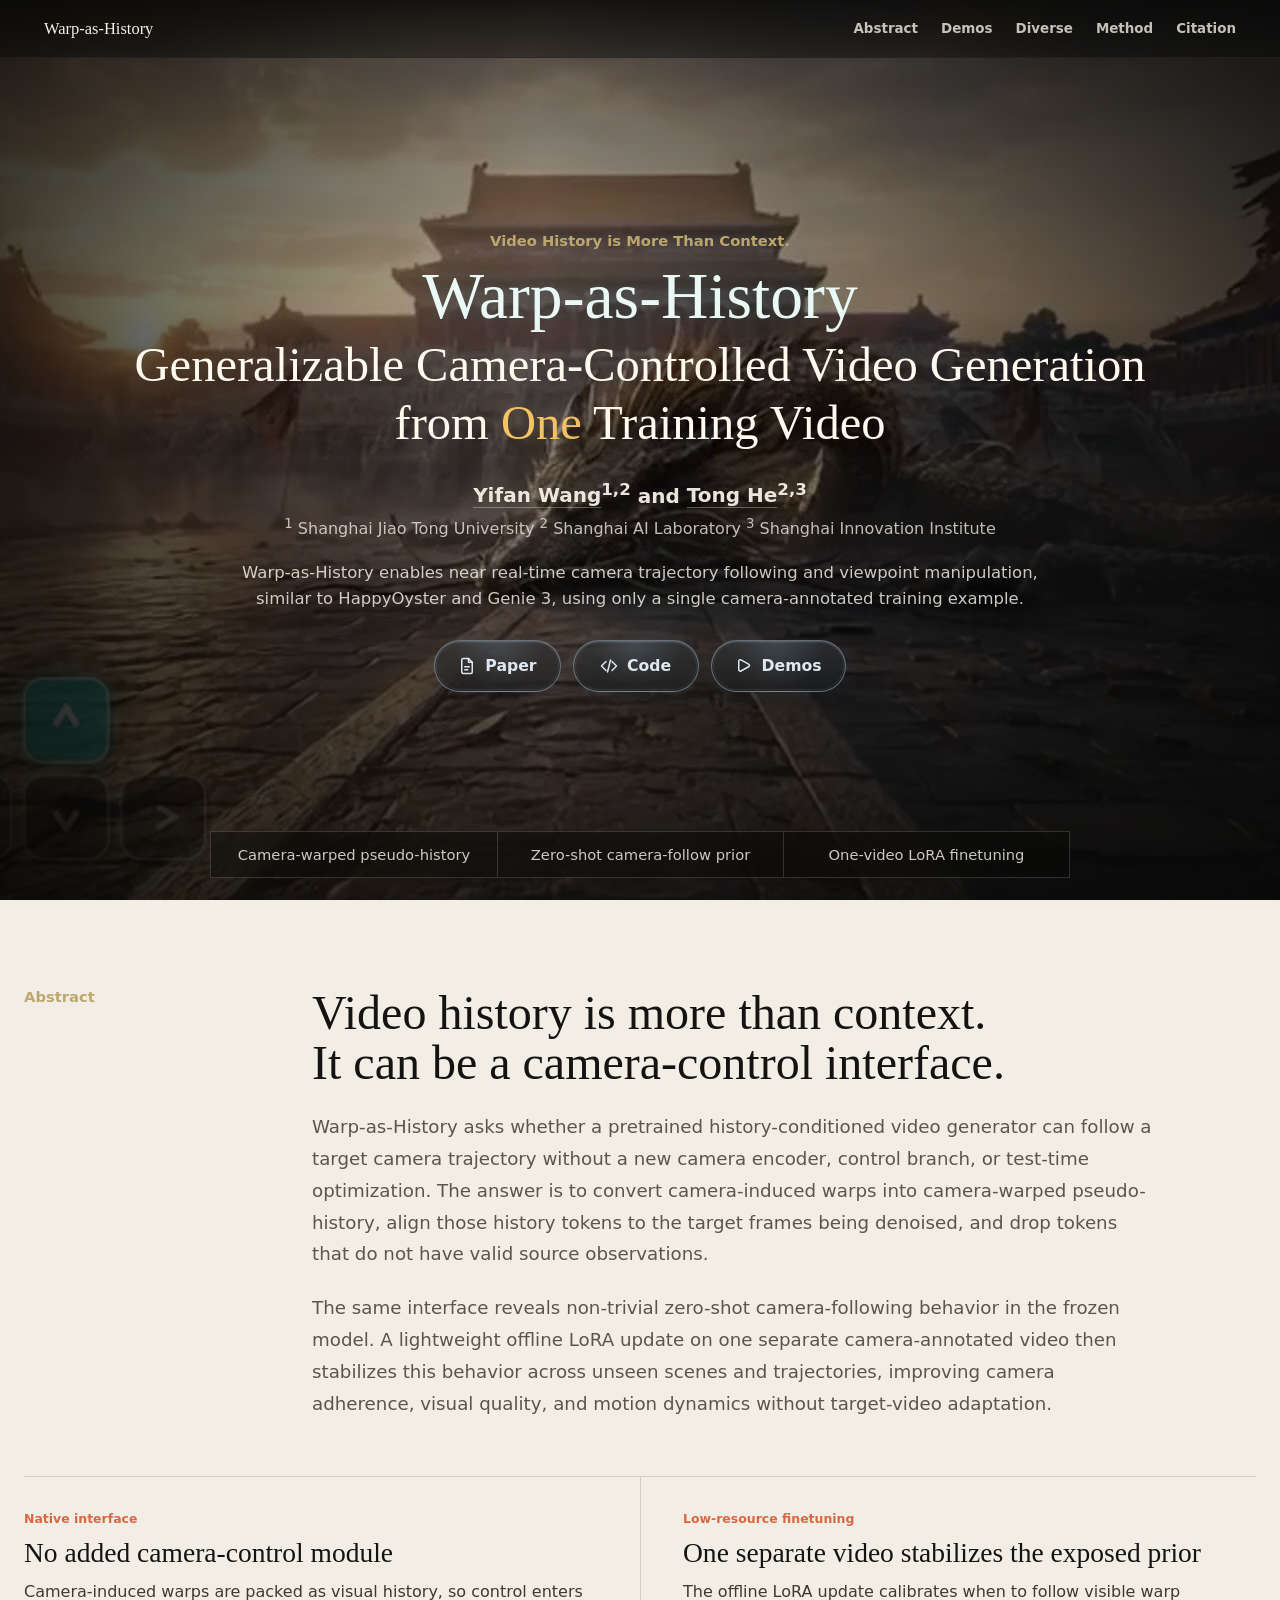
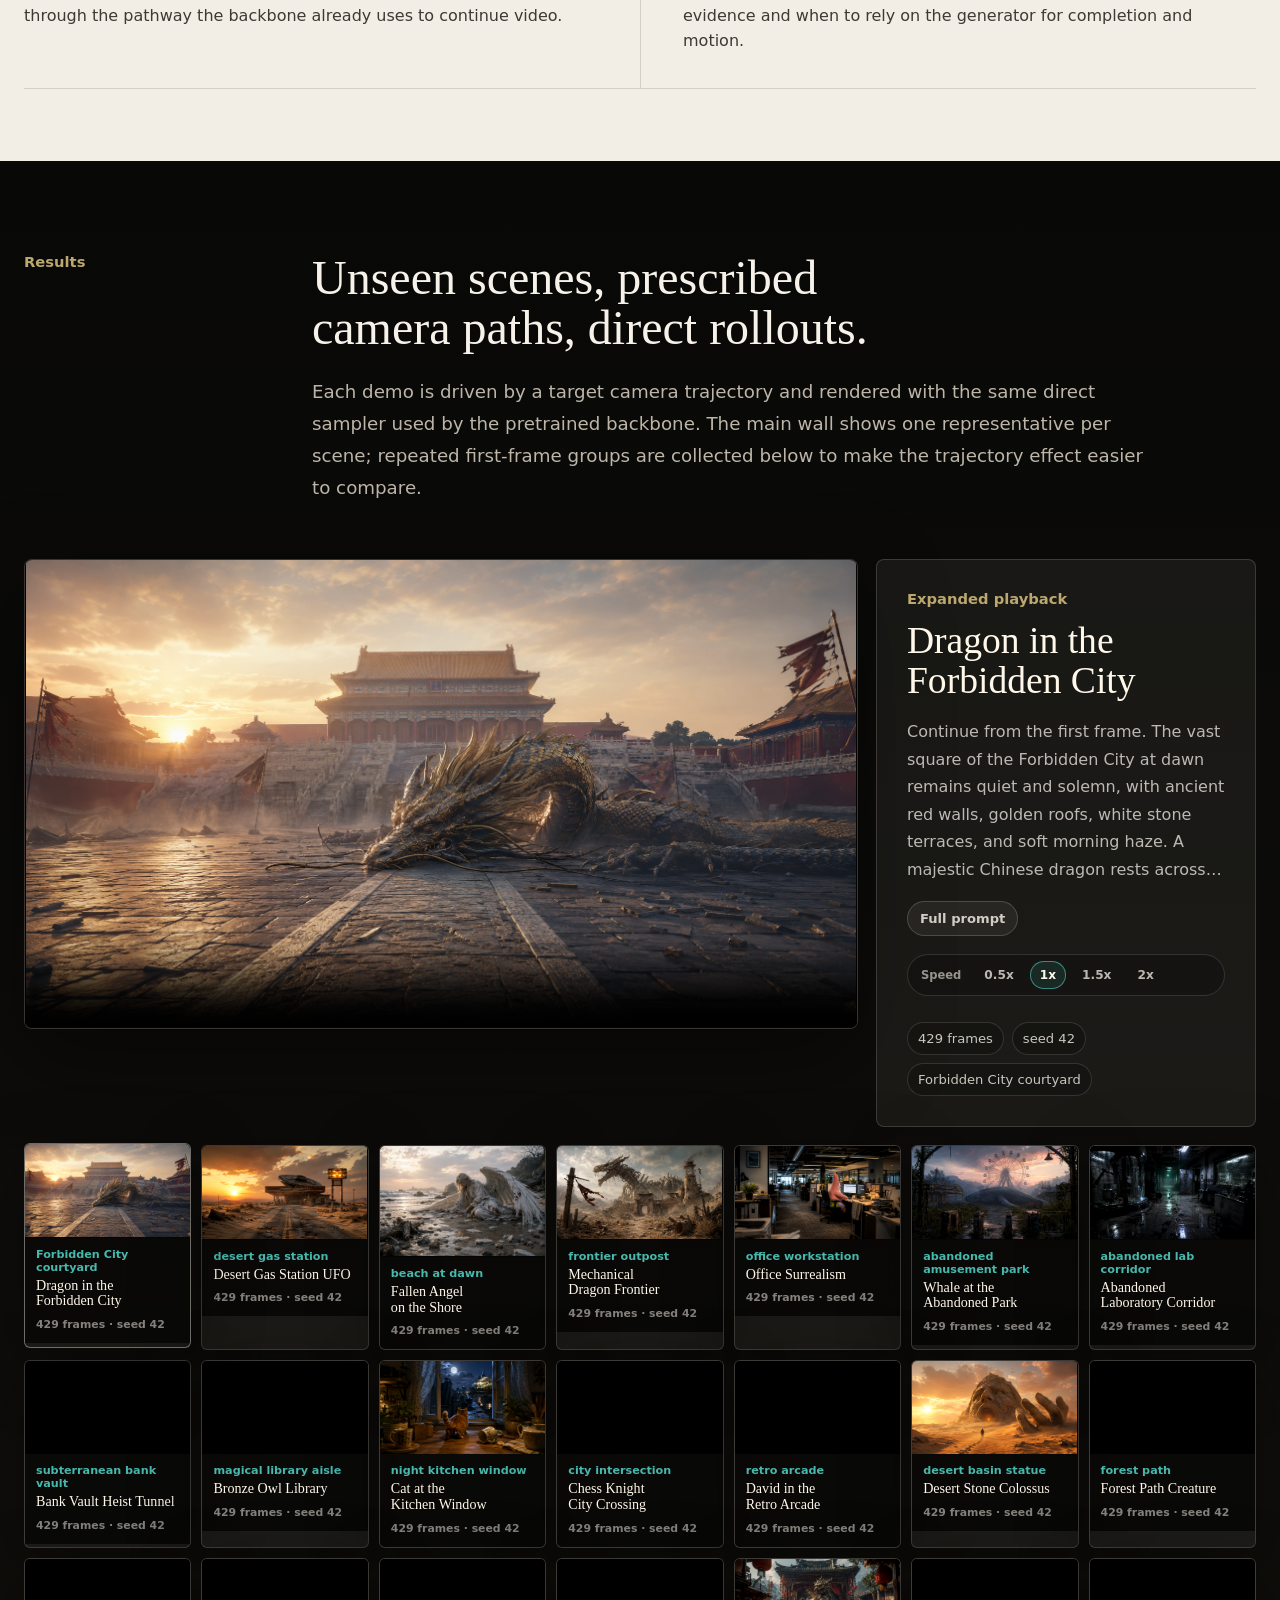
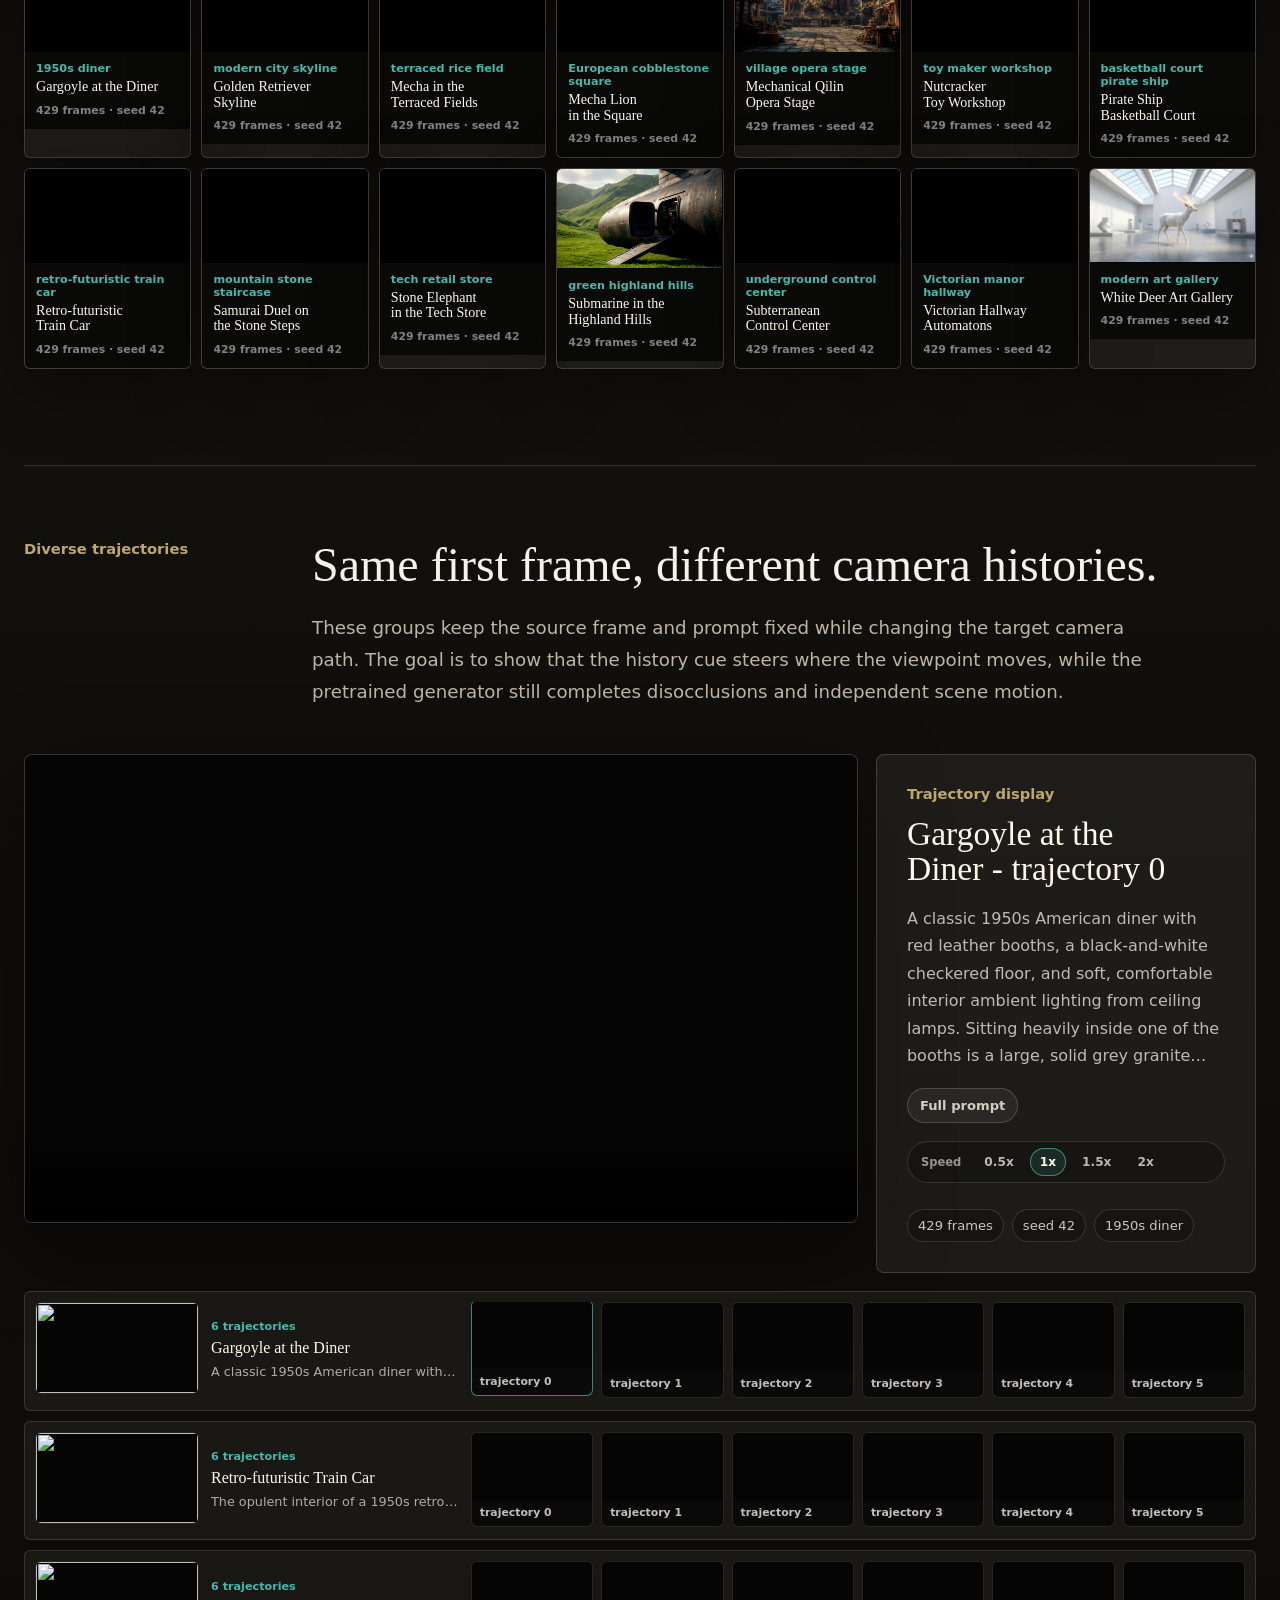
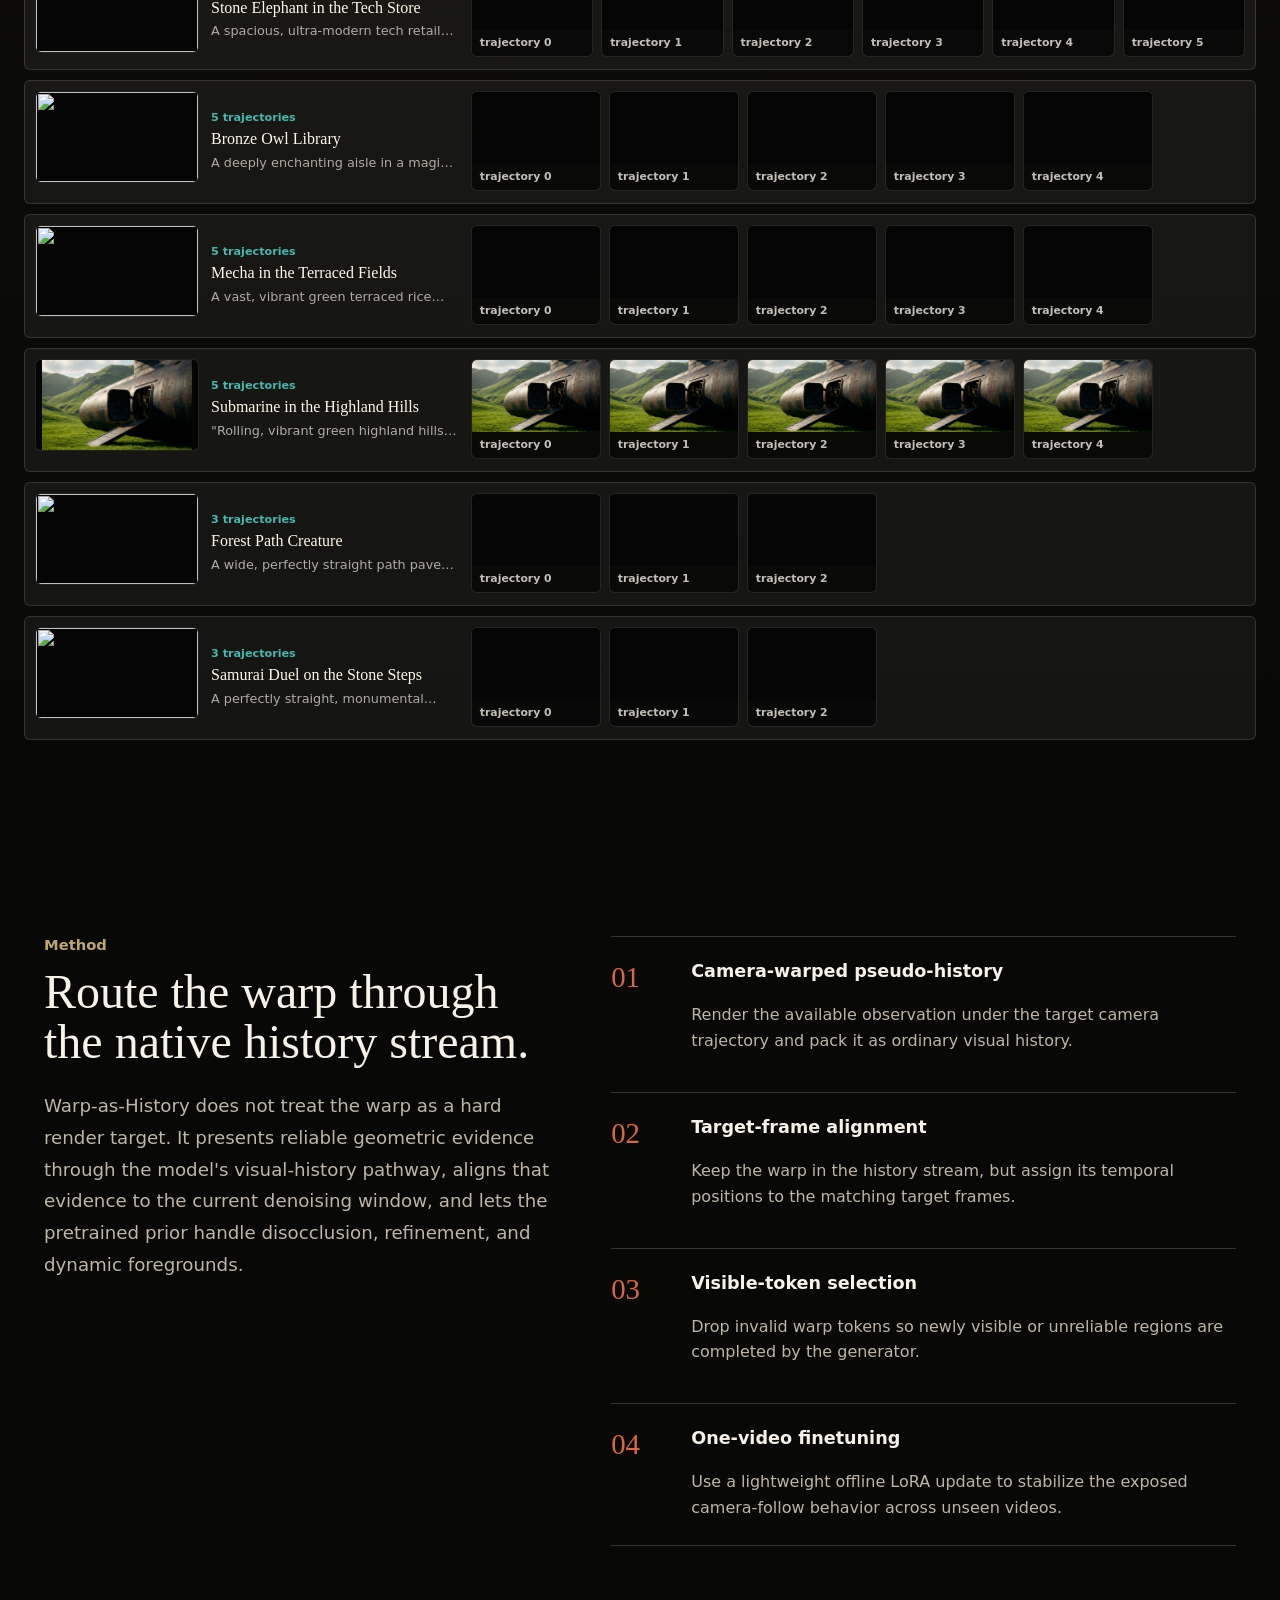
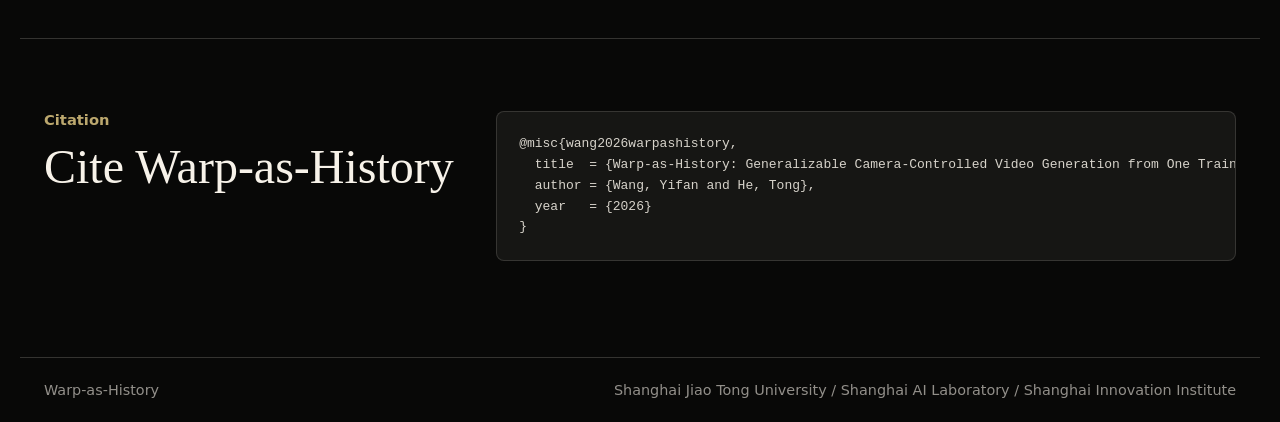
==== warp-as-history/index.html @ 5ba81cc9 "upodate warp-as-history" ====
<!doctype html>
<html lang="en">
  <head>
    <meta charset="utf-8" />
    <meta name="viewport" content="width=device-width, initial-scale=1" />
    <meta
      name="description"
      content="Warp-as-History routes camera-induced warps through a pretrained video model's native history pathway for low-resource camera-controlled video generation."
    />
    <title>Warp-as-History</title>
    <link
      rel="icon"
      href="data:image/svg+xml,%3Csvg xmlns='http://www.w3.org/2000/svg' viewBox='0 0 64 64'%3E%3Crect width='64' height='64' fill='%23080807'/%3E%3Ctext x='32' y='42' text-anchor='middle' font-family='Georgia,serif' font-size='34' fill='%23f7f2e9'%3EW%3C/text%3E%3C/svg%3E"
    />
    <link rel="stylesheet" href="styles.css?v=hero-prerender" />
  </head>
  <body>
    <header class="site-nav" aria-label="Primary navigation">
      <a class="brand" href="#top" aria-label="Warp-as-History home">Warp-as-History</a>
      <nav class="nav-links" aria-label="Page sections">
        <a href="#abstract">Abstract</a>
        <a href="#demos">Demos</a>
        <a href="#diverse">Diverse</a>
        <a href="#method">Method</a>
        <a href="#citation">Citation</a>
      </nav>
    </header>

    <main id="top">
      <section class="hero is-prerendered" aria-label="Paper hero">
        <video
          id="heroPrerendered"
          class="hero-prerendered is-active"
          autoplay
          muted
          loop
          playsinline
          preload="auto"
          poster="demo/hero_montage_preview_poster.jpg?v=full-segments"
        >
          <source src="demo/hero_montage_preview.mp4?v=full-segments" type="video/mp4" />
        </video>
        <div
          id="heroBackdropA"
          class="hero-backdrop is-active"
          style="background-image: url('demo/%E6%95%85%E5%AE%AB%E9%BE%99__mg10_feedbackfix_v5/first_frame.png')"
        ></div>
        <div id="heroBackdropB" class="hero-backdrop"></div>
        <div id="heroMosaicA" class="hero-mosaic is-active" aria-hidden="true"></div>
        <div id="heroMosaicB" class="hero-mosaic" aria-hidden="true"></div>
        <div class="hero-overlay" aria-hidden="true"></div>

        <div class="hero-content">
          <p class="eyebrow">Video History is More Than Context.</p>
          <h1>
            <span class="title-lead title-mark">Warp-as-History</span>
            <span class="title-rest">Generalizable Camera-Controlled Video Generation</span>
            <span class="title-tail">from <span class="title-highlight">One</span> Training Video</span>
          </h1>
          <p class="authors">
            <a href="https://yyfz.github.io/" target="_blank" rel="noreferrer">Yifan Wang</a><sup>1,2</sup>
            and
            <a href="https://tonghe90.github.io/" target="_blank" rel="noreferrer">Tong He</a><sup>2,3</sup>
          </p>
          <p class="affiliations">
            <span><sup>1</sup> Shanghai Jiao Tong University</span>
            <span><sup>2</sup> Shanghai AI Laboratory</span>
            <span><sup>3</sup> Shanghai Innovation Institute</span>
          </p>
          <p class="hero-lead">
            Warp-as-History enables near real-time camera trajectory following and viewpoint manipulation,
            similar to HappyOyster and Genie 3, using only a single camera-annotated training example.
          </p>
          <div class="hero-actions" aria-label="Quick links">
            <a
              class="button button-resource"
              href="https://github.com/yyfz/Warp-as-History"
              target="_blank"
              rel="noreferrer"
              aria-label="Open paper"
            >
              <svg viewBox="0 0 24 24" aria-hidden="true">
                <path d="M14 2H7a2 2 0 0 0-2 2v16a2 2 0 0 0 2 2h10a2 2 0 0 0 2-2V7z" />
                <path d="M14 2v5h5" />
                <path d="M9 13h6" />
                <path d="M9 17h4" />
              </svg>
              <span>Paper</span>
            </a>
            <a
              class="button button-resource"
              href="https://github.com/yyfz/Warp-as-History"
              target="_blank"
              rel="noreferrer"
              aria-label="Open code"
            >
              <svg viewBox="0 0 24 24" aria-hidden="true">
                <path d="m16 18 6-6-6-6" />
                <path d="m8 6-6 6 6 6" />
                <path d="m14 4-4 16" />
              </svg>
              <span>Code</span>
            </a>
            <a class="button button-resource" href="#demos" aria-label="Watch demos">
              <svg viewBox="0 0 24 24" aria-hidden="true">
                <path d="M5 5.6a2 2 0 0 1 2.95-1.76l10.2 5.65a2 2 0 0 1 0 3.5l-10.2 5.65A2 2 0 0 1 5 16.9z" />
              </svg>
              <span>Demos</span>
            </a>
          </div>
        </div>

        <div class="hero-meta" aria-label="Project highlights">
          <span>Camera-warped pseudo-history</span>
          <span>Zero-shot camera-follow prior</span>
          <span>One-video LoRA finetuning</span>
        </div>
      </section>

      <section class="intro-band" id="abstract">
        <div class="content-grid">
          <div class="section-label">Abstract</div>
          <div class="intro-copy">
            <h2>Video history is more than context. It can be a camera-control interface.</h2>
            <p>
              Warp-as-History asks whether a pretrained history-conditioned video generator can follow a
              target camera trajectory without a new camera encoder, control branch, or test-time optimization.
              The answer is to convert camera-induced warps into camera-warped pseudo-history, align those
              history tokens to the target frames being denoised, and drop tokens that do not have valid source
              observations.
            </p>
            <p>
              The same interface reveals non-trivial zero-shot camera-following behavior in the frozen model.
              A lightweight offline LoRA update on one separate camera-annotated video then stabilizes this
              behavior across unseen scenes and trajectories, improving camera adherence, visual quality, and
              motion dynamics without target-video adaptation.
            </p>
          </div>
        </div>
        <div class="highlight-row claim-row" aria-label="Core properties">
          <article>
            <span class="claim-kicker">Native interface</span>
            <h3>No added camera-control module</h3>
            <p>
              Camera-induced warps are packed as visual history, so control enters through the pathway the
              backbone already uses to continue video.
            </p>
          </article>
          <article>
            <span class="claim-kicker">Low-resource finetuning</span>
            <h3>One separate video stabilizes the exposed prior</h3>
            <p>
              The offline LoRA update calibrates when to follow visible warp evidence and when to rely on
              the generator for completion and motion.
            </p>
          </article>
        </div>
      </section>

      <section class="demo-section" id="demos">
        <div class="section-heading">
          <div class="section-label">Results</div>
          <div>
            <h2>Unseen scenes, prescribed camera paths, direct rollouts.</h2>
            <p>
              Each demo is driven by a target camera trajectory and rendered with the same direct sampler used
              by the pretrained backbone. The main wall shows one representative per scene; repeated
              first-frame groups are collected below to make the trajectory effect easier to compare.
            </p>
          </div>
        </div>

        <div class="demo-stage" aria-label="Expanded demo playback">
          <div class="stage-media">
            <video
              id="stageVideo"
              muted
              loop
              playsinline
              autoplay
              controls
              poster="demo/%E6%95%85%E5%AE%AB%E9%BE%99__mg10_feedbackfix_v5/first_frame.png"
            >
              <source src="demo/%E6%95%85%E5%AE%AB%E9%BE%99__mg10_feedbackfix_v5/demo_video.mp4" type="video/mp4" />
            </video>
          </div>
          <div class="stage-copy">
            <p class="eyebrow">Expanded playback</p>
            <h3 id="stageTitle">Dragon in the Forbidden City</h3>
            <p id="stagePrompt">
              Continue from the first frame. The vast square of the Forbidden City at dawn remains quiet and
              solemn, with ancient red walls, golden roofs, white stone terraces, and soft morning haze. A
              majestic Chinese dragon rests across the palace courtyard, its long serpentine body coiled over
              the stone ground, with shimmering scales, flowing whiskers, and an ancient ceremonial presence.
              The dragon should feel noble, powerful, and mythical. Dust drifts across the square, scales glint
              in the soft light, banners and fabric edges move gently in the wind, and the dragon’s body shows
              faint breathing or small graceful movements, as if it is slowly awakening. The atmosphere should
              feel solemn, mythical, and emotionally striking, as if legend has appeared in the heart of the
              imperial palace. Keep the world immersive and explorable, with camera movement. Cinematic, highly
              detailed, soft morning light, mysterious but believable, no text, no watermark.
            </p>
            <button class="prompt-action" id="stagePromptAction" type="button" hidden>Full prompt</button>
            <div class="speed-control" id="stageSpeedControl" aria-label="Main playback speed">
              <span>Speed</span>
              <button type="button" data-speed="0.5">0.5x</button>
              <button type="button" data-speed="1" class="is-active">1x</button>
              <button type="button" data-speed="1.5">1.5x</button>
              <button type="button" data-speed="2">2x</button>
            </div>
            <div class="stage-facts" aria-label="Expanded demo facts">
              <span id="stageFrames">429 frames</span>
              <span id="stageSeed">seed 42</span>
              <span id="stageScene">Forbidden City dragon</span>
            </div>
          </div>
        </div>

        <div class="demo-wall" id="demoGrid" aria-live="polite"></div>

        <div class="diverse-section" id="diverse">
          <div class="section-heading">
            <div class="section-label">Diverse trajectories</div>
            <div>
              <h2>Same first frame, different camera histories.</h2>
              <p>
                These groups keep the source frame and prompt fixed while changing the target camera path.
                The goal is to show that the history cue steers where the viewpoint moves, while the
                pretrained generator still completes disocclusions and independent scene motion.
              </p>
            </div>
          </div>
          <div class="diverse-stage" aria-label="Diverse trajectory playback">
            <div class="diverse-stage-media">
              <video id="diverseStageVideo" muted loop playsinline autoplay controls></video>
            </div>
            <div class="diverse-stage-copy">
              <p class="eyebrow">Trajectory display</p>
              <h3 id="diverseStageTitle">Diverse trajectory</h3>
              <p id="diverseStagePrompt"></p>
              <button class="prompt-action" id="diverseStagePromptAction" type="button" hidden>Full prompt</button>
              <div class="speed-control" id="diverseSpeedControl" aria-label="Diverse playback speed">
                <span>Speed</span>
                <button type="button" data-speed="0.5">0.5x</button>
                <button type="button" data-speed="1" class="is-active">1x</button>
                <button type="button" data-speed="1.5">1.5x</button>
                <button type="button" data-speed="2">2x</button>
              </div>
              <div class="stage-facts" aria-label="Diverse trajectory facts">
                <span id="diverseStageFrames">429 frames</span>
                <span id="diverseStageSeed">seed 42</span>
                <span id="diverseStageScene">1950s diner</span>
              </div>
            </div>
          </div>
          <div class="diverse-groups" id="diverseGroups" aria-live="polite"></div>
        </div>
      </section>

      <section class="method-section" id="method">
        <div class="method-intro">
          <div class="section-label">Method</div>
          <h2>Route the warp through the native history stream.</h2>
          <p>
            Warp-as-History does not treat the warp as a hard render target. It presents reliable geometric
            evidence through the model's visual-history pathway, aligns that evidence to the current denoising
            window, and lets the pretrained prior handle disocclusion, refinement, and dynamic foregrounds.
          </p>
        </div>
        <div class="method-steps" aria-label="Method steps">
          <article>
            <span>01</span>
            <h3>Camera-warped pseudo-history</h3>
            <p>Render the available observation under the target camera trajectory and pack it as ordinary visual history.</p>
          </article>
          <article>
            <span>02</span>
            <h3>Target-frame alignment</h3>
            <p>Keep the warp in the history stream, but assign its temporal positions to the matching target frames.</p>
          </article>
          <article>
            <span>03</span>
            <h3>Visible-token selection</h3>
            <p>Drop invalid warp tokens so newly visible or unreliable regions are completed by the generator.</p>
          </article>
          <article>
            <span>04</span>
            <h3>One-video finetuning</h3>
            <p>Use a lightweight offline LoRA update to stabilize the exposed camera-follow behavior across unseen videos.</p>
          </article>
        </div>
      </section>

      <section class="citation-section" id="citation">
        <div>
          <div class="section-label">Citation</div>
          <h2>Cite Warp-as-History</h2>
        </div>
        <pre><code>@misc{wang2026warpashistory,
  title  = {Warp-as-History: Generalizable Camera-Controlled Video Generation from One Training Video},
  author = {Wang, Yifan and He, Tong},
  year   = {2026}
}</code></pre>
      </section>
    </main>

    <footer class="site-footer">
      <span>Warp-as-History</span>
      <span>Shanghai Jiao Tong University / Shanghai AI Laboratory / Shanghai Innovation Institute</span>
    </footer>

    <div class="prompt-modal" id="promptModal" aria-hidden="true">
      <button class="modal-backdrop" type="button" aria-label="Close prompt"></button>
      <section class="modal-panel" role="dialog" aria-modal="true" aria-labelledby="modalTitle">
        <div class="modal-header">
          <div>
            <p class="eyebrow" id="modalScene">Generated sequence</p>
            <h2 id="modalTitle">Full prompt</h2>
          </div>
          <button class="modal-close" type="button">Close</button>
        </div>
        <p id="modalPrompt"></p>
      </section>
    </div>

    <script src="script.js?v=hero-prerender" defer></script>
  </body>
</html>
---- warp-as-history/styles.css ----
:root {
  color-scheme: dark;
  --bg: #080807;
  --bg-soft: #12110f;
  --paper: #f2eee5;
  --paper-muted: #ded5c7;
  --ink: #141311;
  --text: #f7f2e9;
  --muted: #bdb5a8;
  --muted-dark: #5c554d;
  --line: rgba(247, 242, 233, 0.18);
  --line-dark: rgba(20, 19, 17, 0.14);
  --accent: #d96743;
  --teal: #48b8ad;
  --gold: #bca86e;
  --shadow: 0 24px 80px rgba(0, 0, 0, 0.42);
  --max: 1240px;
}

* {
  box-sizing: border-box;
}

html {
  scroll-behavior: smooth;
}

section {
  scroll-margin-top: 84px;
}

body {
  margin: 0;
  background: var(--bg);
  color: var(--text);
  font-family:
    Inter, ui-sans-serif, system-ui, -apple-system, BlinkMacSystemFont, "Segoe UI", sans-serif;
  letter-spacing: 0;
}

body.modal-open {
  overflow: hidden;
}

body::selection {
  background: rgba(217, 103, 67, 0.42);
}

a {
  color: inherit;
  text-decoration: none;
}

img,
video {
  display: block;
  max-width: 100%;
}

button,
input,
textarea,
select {
  font: inherit;
  letter-spacing: 0;
}

.site-nav {
  position: fixed;
  top: 0;
  left: 0;
  right: 0;
  z-index: 20;
  display: flex;
  align-items: center;
  justify-content: space-between;
  gap: 24px;
  padding: 16px max(24px, calc((100vw - var(--max)) / 2 + 24px));
  color: rgba(247, 242, 233, 0.92);
  border-bottom: 1px solid rgba(247, 242, 233, 0.08);
  background: linear-gradient(180deg, rgba(8, 8, 7, 0.78), rgba(8, 8, 7, 0.42));
  backdrop-filter: blur(20px);
}

.brand {
  font-family: Georgia, "Times New Roman", serif;
  font-size: 1.03rem;
  font-weight: 500;
  color: rgba(255, 249, 239, 0.96);
}

.nav-links {
  display: flex;
  align-items: center;
  gap: 23px;
  padding: 0;
  border: 0;
  background: transparent;
}

.nav-links a {
  position: relative;
  padding: 5px 0;
  color: rgba(247, 242, 233, 0.78);
  font-size: 0.84rem;
  font-weight: 650;
  transition:
    color 180ms ease;
}

.nav-links a::after {
  content: "";
  position: absolute;
  left: 0;
  right: 0;
  bottom: -7px;
  height: 1px;
  background: rgba(247, 242, 233, 0.62);
  transform: scaleX(0);
  transform-origin: center;
  transition: transform 180ms ease;
}

.nav-links a:hover,
.nav-links a:focus-visible {
  color: var(--text);
  outline: none;
}

.nav-links a:hover::after,
.nav-links a:focus-visible::after {
  transform: scaleX(1);
}

.hero {
  position: relative;
  min-height: 100svh;
  height: 100svh;
  overflow: hidden;
  display: grid;
  align-items: center;
  padding: 120px 24px 96px;
  isolation: isolate;
}

.hero-backdrop,
.hero-mosaic,
.hero-prerendered {
  position: absolute;
  inset: 0;
  width: 100%;
  height: 100%;
  opacity: 0;
  transition: opacity 420ms ease;
}

.hero-backdrop {
  z-index: -3;
  background-position: center;
  background-size: cover;
  transform: scale(1.08);
  filter: blur(22px) saturate(1.06) contrast(1.08);
}

.hero-prerendered {
  z-index: -2;
  object-fit: cover;
  filter: saturate(0.96) contrast(1.06);
}

.hero.is-prerendered .hero-backdrop,
.hero.is-prerendered .hero-mosaic {
  display: none;
}

.hero-mosaic {
  z-index: -2;
  display: flex;
  align-items: center;
  justify-content: center;
  filter: saturate(0.96) contrast(1.06);
  pointer-events: none;
}

.hero-edge-fill {
  position: absolute;
  inset: 0;
  z-index: 0;
  --hero-board-w: min(100vw, calc(100svh * var(--hero-board-aspect-value, 1.77778)));
  --hero-board-h: min(100svh, calc(100vw / var(--hero-board-aspect-value, 1.77778)));
  --hero-edge-x: max(0px, calc((100vw - var(--hero-board-w)) / 2));
  --hero-edge-y: max(0px, calc((100svh - var(--hero-board-h)) / 2));
}

.hero-edge-strip {
  position: absolute;
  display: grid;
  gap: 3px;
  overflow: hidden;
}

.hero-edge-strip.is-left {
  left: 0;
  top: var(--hero-edge-y);
  width: var(--hero-edge-x);
  height: var(--hero-board-h);
  grid-template-rows: repeat(var(--hero-rows, 1), minmax(0, 1fr));
}

.hero-edge-strip.is-right {
  right: 0;
  top: var(--hero-edge-y);
  width: var(--hero-edge-x);
  height: var(--hero-board-h);
  grid-template-rows: repeat(var(--hero-rows, 1), minmax(0, 1fr));
}

.hero-edge-strip.is-top {
  left: var(--hero-edge-x);
  top: 0;
  width: var(--hero-board-w);
  height: var(--hero-edge-y);
  grid-template-columns: repeat(var(--hero-cols, 1), minmax(0, 1fr));
}

.hero-edge-strip.is-bottom {
  left: var(--hero-edge-x);
  bottom: 0;
  width: var(--hero-board-w);
  height: var(--hero-edge-y);
  grid-template-columns: repeat(var(--hero-cols, 1), minmax(0, 1fr));
}

.hero-edge-cell {
  position: relative;
  min-width: 0;
  min-height: 0;
  overflow: hidden;
  background: rgba(8, 8, 7, 0.5);
  background-image: var(--edge-poster);
  background-position: var(--edge-position, center);
  background-size: cover;
}

.hero-mosaic-board {
  position: relative;
  z-index: 2;
  display: grid;
  width: min(100vw, calc(100svh * var(--hero-board-aspect-value, 1.77778)));
  height: min(100svh, calc(100vw / var(--hero-board-aspect-value, 1.77778)));
  grid-template-columns: repeat(var(--hero-cols, 1), minmax(0, 1fr));
  grid-template-rows: repeat(var(--hero-rows, 1), minmax(0, 1fr));
  gap: var(--hero-gap, 0);
  aspect-ratio: var(--hero-board-aspect, 16 / 9);
}

.hero-mosaic[data-count="4"] .hero-mosaic-board,
.hero-mosaic[data-count="16"] .hero-mosaic-board {
  --hero-gap: 3px;
}

.hero-tile {
  position: relative;
  min-width: 0;
  min-height: 0;
  overflow: hidden;
  background-color: rgba(8, 8, 7, 0.45);
  background-image: var(--tile-fill-poster);
  background-position: center;
  background-size: cover;
}

.hero-tile::before {
  content: "";
  position: absolute;
  inset: -18%;
  z-index: 0;
  background-image: var(--tile-fill-poster);
  background-position: center;
  background-size: cover;
  filter: none;
  opacity: 0.42;
  transform: scale(1.08);
}

.hero-tile::after {
  content: "";
  position: absolute;
  inset: 0;
  z-index: 1;
  background:
    radial-gradient(circle at center, rgba(247, 242, 233, 0.04), transparent 54%),
    linear-gradient(90deg, rgba(8, 8, 7, 0.2), rgba(8, 8, 7, 0.04) 28%, rgba(8, 8, 7, 0.04) 72%, rgba(8, 8, 7, 0.2));
}

.hero-tile video {
  width: 100%;
  height: 100%;
  max-width: none;
  background: transparent;
}

.hero-main-video {
  position: relative;
  z-index: 3;
  object-fit: contain;
  object-position: var(--tile-position, center);
}

.hero-backdrop.is-active,
.hero-mosaic.is-active,
.hero-prerendered.is-active {
  opacity: 1;
}

.hero-overlay {
  position: absolute;
  inset: 0;
  z-index: -1;
  background:
    linear-gradient(180deg, rgba(8, 8, 7, 0.56), rgba(8, 8, 7, 0.08) 34%, rgba(8, 8, 7, 0.72)),
    linear-gradient(90deg, rgba(8, 8, 7, 0.72), rgba(8, 8, 7, 0.16) 42%, rgba(8, 8, 7, 0.72));
}

.hero-content {
  width: min(1320px, 100%);
  margin: 0 auto;
  text-align: center;
}

.eyebrow,
.section-label {
  margin: 0 0 14px;
  color: var(--gold);
  font-size: 0.92rem;
  font-weight: 700;
}

.hero h1 {
  margin: 0;
  color: #fff9ef;
  font-family: Georgia, "Times New Roman", serif;
  font-size: 4.1rem;
  line-height: 1.03;
  font-weight: 400;
  text-wrap: balance;
  text-shadow: 0 18px 60px rgba(0, 0, 0, 0.52);
}

.title-lead,
.title-rest,
.title-tail {
  display: block;
}

.title-mark {
  color: #eaf8f6;
  text-shadow:
    0 0 30px rgba(72, 184, 173, 0.22),
    0 18px 60px rgba(0, 0, 0, 0.52);
}

.title-rest,
.title-tail {
  width: min(1180px, 100%);
  margin: 8px auto 0;
  font-size: 0.74em;
  line-height: 1.08;
}

.title-rest {
  white-space: nowrap;
}

.title-tail {
  margin-top: 6px;
}

.title-highlight {
  color: #f2c466;
  text-shadow:
    0 0 28px rgba(242, 196, 102, 0.34),
    0 18px 60px rgba(0, 0, 0, 0.52);
}

.authors {
  margin: 30px 0 0;
  color: rgba(247, 242, 233, 0.94);
  font-size: 1.25rem;
  font-weight: 650;
}

.authors a {
  border-bottom: 1px solid rgba(247, 242, 233, 0.32);
  transition:
    color 180ms ease,
    border-color 180ms ease;
}

.authors a:hover,
.authors a:focus-visible {
  color: #eaf8f6;
  border-color: rgba(234, 248, 246, 0.72);
  outline: none;
}

.affiliations {
  margin: 8px auto 0;
  max-width: 760px;
  color: rgba(247, 242, 233, 0.76);
  font-size: 1rem;
}

.hero-lead {
  width: min(860px, 100%);
  margin: 22px auto 0;
  color: rgba(247, 242, 233, 0.82);
  font-size: 1.03rem;
  line-height: 1.58;
  text-wrap: balance;
  text-shadow: 0 14px 42px rgba(0, 0, 0, 0.42);
}

.hero-actions {
  display: flex;
  justify-content: center;
  flex-wrap: wrap;
  gap: 12px;
  margin-top: 28px;
}

.button {
  display: inline-flex;
  align-items: center;
  justify-content: center;
  gap: 9px;
  min-height: 52px;
  padding: 0 20px;
  border-radius: 999px;
  border: 1px solid rgba(247, 242, 233, 0.22);
  font-weight: 700;
  transition:
    transform 180ms ease,
    border-color 180ms ease,
    background 180ms ease;
}

.button svg {
  width: 18px;
  height: 18px;
  flex: 0 0 auto;
  fill: none;
  stroke: currentColor;
  stroke-width: 2;
  stroke-linecap: round;
  stroke-linejoin: round;
}

.button:hover,
.button:focus-visible {
  transform: translateY(-1px);
  outline: none;
}

.button-primary {
  background: #f7f2e9;
  color: #16120f;
  border-color: #f7f2e9;
}

.button-secondary {
  background: rgba(8, 8, 7, 0.32);
  color: #f7f2e9;
  backdrop-filter: blur(16px);
}

.button-secondary:hover,
.button-secondary:focus-visible {
  border-color: rgba(247, 242, 233, 0.48);
  background: rgba(247, 242, 233, 0.1);
}

.button-resource {
  position: relative;
  min-width: 126px;
  padding-inline: 23px;
  background:
    radial-gradient(circle at 50% 0%, rgba(170, 203, 232, 0.16), transparent 56%),
    linear-gradient(180deg, rgba(239, 247, 255, 0.11), rgba(239, 247, 255, 0.035)),
    rgba(10, 13, 16, 0.58);
  color: rgba(238, 247, 255, 0.92);
  border-color: rgba(178, 207, 232, 0.46);
  font-size: 0.98rem;
  font-weight: 760;
  box-shadow:
    inset 0 1px 0 rgba(255, 255, 255, 0.14),
    0 16px 38px rgba(0, 0, 0, 0.26),
    0 0 24px rgba(150, 190, 225, 0.08);
  backdrop-filter: blur(18px);
  overflow: hidden;
}

.button-resource::before {
  content: "";
  position: absolute;
  inset: 1px;
  border-radius: inherit;
  border: 1px solid rgba(255, 255, 255, 0.075);
  pointer-events: none;
}

.button-resource:hover,
.button-resource:focus-visible {
  border-color: rgba(190, 222, 248, 0.68);
  color: rgba(246, 251, 255, 0.98);
  background:
    radial-gradient(circle at 50% 0%, rgba(170, 203, 232, 0.24), transparent 58%),
    linear-gradient(180deg, rgba(239, 247, 255, 0.15), rgba(239, 247, 255, 0.05)),
    rgba(11, 15, 19, 0.66);
  box-shadow:
    inset 0 1px 0 rgba(255, 255, 255, 0.18),
    0 18px 42px rgba(0, 0, 0, 0.3),
    0 0 30px rgba(150, 190, 225, 0.14);
}

.hero-meta {
  position: absolute;
  left: 50%;
  bottom: 22px;
  transform: translateX(-50%);
  width: min(860px, calc(100% - 48px));
  display: grid;
  grid-template-columns: repeat(3, 1fr);
  border: 1px solid rgba(247, 242, 233, 0.16);
  background: rgba(8, 8, 7, 0.42);
  backdrop-filter: blur(18px);
}

.hero-meta span {
  min-width: 0;
  padding: 14px 18px;
  color: rgba(247, 242, 233, 0.82);
  font-size: 0.92rem;
  text-align: center;
  white-space: normal;
  overflow-wrap: break-word;
}

.hero-meta span + span {
  border-left: 1px solid rgba(247, 242, 233, 0.16);
}

.intro-band {
  background: var(--paper);
  color: var(--ink);
  padding: 88px 24px 72px;
}

.content-grid,
.section-heading,
.method-section,
.citation-section,
.site-footer {
  width: min(var(--max), 100%);
  margin: 0 auto;
}

.content-grid,
.section-heading {
  display: grid;
  grid-template-columns: 240px minmax(0, 1fr);
  gap: 48px;
}

.intro-copy h2,
.section-heading h2,
.method-intro h2,
.citation-section h2 {
  margin: 0;
  font-family: Georgia, "Times New Roman", serif;
  font-size: 3rem;
  line-height: 1.05;
  font-weight: 500;
  text-wrap: balance;
}

.intro-copy p,
.section-heading p,
.method-intro p {
  margin: 22px 0 0;
  max-width: 840px;
  color: var(--muted-dark);
  font-size: 1.14rem;
  line-height: 1.75;
}

.highlight-row {
  width: min(var(--max), 100%);
  margin: 56px auto 0;
  display: grid;
  grid-template-columns: repeat(2, minmax(0, 1fr));
  border-top: 1px solid var(--line-dark);
  border-bottom: 1px solid var(--line-dark);
}

.highlight-row article {
  padding: 34px 42px 34px 0;
}

.highlight-row article + article {
  padding-left: 42px;
  border-left: 1px solid var(--line-dark);
}

.highlight-row p {
  margin: 12px 0 0;
  color: #3d3933;
  line-height: 1.55;
}

.claim-kicker {
  display: block;
  color: var(--accent);
  font-size: 0.78rem;
  font-weight: 800;
}

.highlight-row h3 {
  margin: 12px 0 0;
  color: var(--ink);
  font-family: Georgia, "Times New Roman", serif;
  font-size: 1.72rem;
  line-height: 1.08;
  font-weight: 500;
  text-wrap: balance;
}

.demo-section {
  padding: 92px 24px 104px;
  background:
    linear-gradient(180deg, #080807, #12100d 48%, #080807),
    var(--bg);
  color: var(--text);
}

.demo-section .section-heading p {
  color: var(--muted);
}

.demo-stage {
  width: min(var(--max), 100%);
  margin: 56px auto 0;
  display: grid;
  grid-template-areas: "media copy";
  grid-template-columns: minmax(0, 1.58fr) minmax(320px, 0.72fr);
  gap: 18px;
  align-items: start;
  scroll-margin-top: 92px;
}

.stage-media {
  grid-area: media;
  position: relative;
  z-index: 1;
  aspect-ratio: var(--stage-aspect, 16 / 9);
  overflow: hidden;
  border: 1px solid rgba(247, 242, 233, 0.2);
  border-radius: 8px;
  background: #050505;
  box-shadow: 0 28px 90px rgba(0, 0, 0, 0.48);
}

.stage-media video {
  width: 100%;
  height: 100%;
  object-fit: contain;
  background: #050505;
}

.stage-copy {
  grid-area: copy;
  position: relative;
  z-index: 2;
  display: flex;
  flex-direction: column;
  min-width: 0;
  min-height: 0;
  max-height: 100%;
  padding: 30px;
  border: 1px solid rgba(247, 242, 233, 0.16);
  border-radius: 8px;
  background: rgba(247, 242, 233, 0.06);
}

.stage-copy h3 {
  margin: 0;
  color: #fff7ea;
  font-family: Georgia, "Times New Roman", serif;
  font-size: 2.35rem;
  line-height: 1.05;
  font-weight: 500;
  text-wrap: balance;
}

.stage-copy > p:not(.eyebrow) {
  display: -webkit-box;
  margin: 18px 0 0;
  overflow: hidden;
  color: rgba(247, 242, 233, 0.74);
  line-height: 1.72;
  -webkit-box-orient: vertical;
  -webkit-line-clamp: 6;
}

.prompt-action {
  align-self: flex-start;
  margin-top: 18px;
  padding: 9px 12px;
  border: 1px solid rgba(247, 242, 233, 0.18);
  border-radius: 999px;
  color: rgba(247, 242, 233, 0.82);
  background: rgba(247, 242, 233, 0.06);
  cursor: pointer;
  font-size: 0.82rem;
  font-weight: 700;
  transition:
    background 180ms ease,
    border-color 180ms ease,
    color 180ms ease;
}

.prompt-action:hover,
.prompt-action:focus-visible {
  border-color: rgba(72, 184, 173, 0.76);
  color: #fff7ea;
  background: rgba(72, 184, 173, 0.12);
  outline: none;
}

.speed-control {
  display: flex;
  align-items: center;
  flex-wrap: wrap;
  gap: 6px;
  margin-top: 18px;
  padding: 6px;
  border: 1px solid rgba(247, 242, 233, 0.14);
  border-radius: 999px;
  background: rgba(0, 0, 0, 0.22);
}

.speed-control span {
  padding: 0 7px;
  color: rgba(247, 242, 233, 0.58);
  font-size: 0.72rem;
  font-weight: 700;
}

.speed-control button {
  min-height: 28px;
  padding: 0 9px;
  border: 1px solid transparent;
  border-radius: 999px;
  color: rgba(247, 242, 233, 0.74);
  background: transparent;
  cursor: pointer;
  font-size: 0.76rem;
  font-weight: 800;
}

.speed-control button:hover,
.speed-control button:focus-visible,
.speed-control button.is-active {
  border-color: rgba(72, 184, 173, 0.68);
  color: #fff7ea;
  background: rgba(72, 184, 173, 0.13);
  outline: none;
}

.stage-facts {
  display: flex;
  flex-wrap: wrap;
  gap: 8px;
  margin-top: auto;
  padding-top: 26px;
}

.stage-facts span {
  padding: 8px 10px;
  border: 1px solid rgba(247, 242, 233, 0.14);
  border-radius: 999px;
  color: rgba(247, 242, 233, 0.8);
  font-size: 0.82rem;
  background: rgba(0, 0, 0, 0.2);
}

.demo-wall {
  width: min(var(--max), 100%);
  margin: 18px auto 0;
  display: grid;
  grid-template-columns: repeat(7, minmax(0, 1fr));
  gap: 10px;
}

.demo-card {
  display: flex;
  flex-direction: column;
  min-width: 0;
  overflow: hidden;
  border: 1px solid rgba(247, 242, 233, 0.16);
  border-radius: 6px;
  background: rgba(247, 242, 233, 0.055);
  cursor: pointer;
  box-shadow: 0 18px 68px rgba(0, 0, 0, 0.36);
  transition:
    transform 180ms ease,
    border-color 180ms ease;
}

.demo-card:hover,
.demo-card:focus-visible,
.demo-card.is-active {
  transform: translateY(-2px);
  border-color: rgba(247, 242, 233, 0.38);
  outline: none;
}

.card-media {
  position: relative;
  flex: 0 0 auto;
  aspect-ratio: 16 / 9;
  background: #050505;
}

.card-media video {
  width: 100%;
  height: 100%;
  object-fit: cover;
  background: #050505;
  filter: saturate(1.04) contrast(1.04);
}

.card-copy {
  flex: 0 0 auto;
  padding: 10px 11px 12px;
  background: rgba(8, 8, 7, 0.94);
}

.card-copy h3 {
  margin: 4px 0 0;
  color: #fff7ea;
  font-family: Georgia, "Times New Roman", serif;
  font-size: 0.88rem;
  line-height: 1.12;
  font-weight: 500;
  text-wrap: balance;
}

.card-copy .prompt-action {
  margin-top: 8px;
  padding: 6px 8px;
  font-size: 0.72rem;
  pointer-events: auto;
}

.demo-card .prompt,
.demo-card .prompt-action {
  display: none;
}

.scene-label {
  margin: 0;
  color: var(--teal);
  font-size: 0.7rem;
  font-weight: 700;
}

.prompt {
  display: -webkit-box;
  max-width: 760px;
  margin: 8px 0 0;
  overflow: hidden;
  color: rgba(247, 242, 233, 0.68);
  font-size: 0.8rem;
  line-height: 1.42;
  -webkit-box-orient: vertical;
  -webkit-line-clamp: 1;
}

.card-facts {
  margin: 9px 0 0;
  color: rgba(247, 242, 233, 0.52);
  font-size: 0.68rem;
  font-weight: 700;
}

.diverse-section {
  width: min(var(--max), 100%);
  margin: 96px auto 0;
  padding-top: 74px;
  border-top: 1px solid rgba(247, 242, 233, 0.14);
}

.diverse-section .section-heading {
  width: 100%;
}

.diverse-section .section-heading p {
  color: var(--muted);
}

.diverse-stage {
  display: grid;
  grid-template-areas: "media copy";
  grid-template-columns: minmax(0, 1.58fr) minmax(320px, 0.72fr);
  gap: 18px;
  align-items: start;
  margin-top: 46px;
  scroll-margin-top: 92px;
}

.diverse-stage-media {
  grid-area: media;
  overflow: hidden;
  aspect-ratio: var(--diverse-stage-aspect, 16 / 9);
  border: 1px solid rgba(247, 242, 233, 0.2);
  border-radius: 8px;
  background: #050505;
  box-shadow: 0 28px 90px rgba(0, 0, 0, 0.44);
}

.diverse-stage-media video {
  width: 100%;
  height: 100%;
  object-fit: contain;
  background: #050505;
}

.diverse-stage-copy {
  grid-area: copy;
  display: flex;
  flex-direction: column;
  min-width: 0;
  min-height: 0;
  max-height: 100%;
  padding: 30px;
  border: 1px solid rgba(247, 242, 233, 0.16);
  border-radius: 8px;
  background: rgba(247, 242, 233, 0.06);
}

.diverse-stage-copy h3 {
  margin: 0;
  color: #fff7ea;
  font-family: Georgia, "Times New Roman", serif;
  font-size: 2.1rem;
  line-height: 1.05;
  font-weight: 500;
  text-wrap: balance;
}

.diverse-stage-copy > p:not(.eyebrow) {
  display: -webkit-box;
  margin: 18px 0 0;
  overflow: hidden;
  color: rgba(247, 242, 233, 0.74);
  line-height: 1.72;
  -webkit-box-orient: vertical;
  -webkit-line-clamp: 6;
}

.diverse-groups {
  display: grid;
  gap: 10px;
  margin-top: 18px;
}

.diverse-board {
  display: grid;
  grid-template-columns: 164px minmax(190px, 0.32fr) minmax(0, 1fr);
  gap: 12px;
  align-items: center;
  padding: 10px;
  border: 1px solid rgba(247, 242, 233, 0.14);
  border-radius: 6px;
  background: rgba(247, 242, 233, 0.052);
}

.source-frame {
  align-self: start;
  overflow: hidden;
  aspect-ratio: 16 / 9;
  border: 1px solid rgba(247, 242, 233, 0.12);
  border-radius: 6px;
  background: #050505;
}

.source-frame img {
  width: 100%;
  height: 100%;
  object-fit: contain;
}

.diverse-copy {
  display: grid;
  gap: 6px;
  min-width: 0;
}

.diverse-copy h3 {
  margin: 0;
  color: #fff7ea;
  font-family: Georgia, "Times New Roman", serif;
  font-size: 1rem;
  line-height: 1.12;
  font-weight: 500;
  text-wrap: balance;
}

.diverse-copy .prompt {
  margin-top: 0;
  -webkit-line-clamp: 1;
}

.variant-grid {
  display: grid;
  grid-auto-flow: column;
  grid-auto-columns: minmax(112px, 130px);
  gap: 8px;
  min-width: 0;
  overflow-x: auto;
  padding-bottom: 2px;
}

.variant-card {
  min-width: 0;
  overflow: hidden;
  padding: 0;
  border: 1px solid rgba(247, 242, 233, 0.12);
  border-radius: 6px;
  color: rgba(247, 242, 233, 0.78);
  background: rgba(8, 8, 7, 0.86);
  cursor: pointer;
  text-align: left;
  transition:
    transform 180ms ease,
    border-color 180ms ease;
}

.variant-card:hover,
.variant-card:focus-visible,
.variant-card.is-active {
  transform: translateY(-2px);
  border-color: rgba(72, 184, 173, 0.72);
  outline: none;
}

.variant-card video {
  width: 100%;
  aspect-ratio: 16 / 9;
  object-fit: cover;
  background: #050505;
}

.variant-card span {
  display: block;
  padding: 6px 8px 7px;
  font-size: 0.68rem;
  font-weight: 700;
}

.method-section {
  display: grid;
  grid-template-columns: minmax(0, 0.9fr) minmax(0, 1.1fr);
  gap: 56px;
  padding: 92px 24px;
}

.method-intro p {
  color: var(--muted);
}

.method-steps {
  display: grid;
  gap: 14px;
}

.method-steps article {
  display: grid;
  grid-template-columns: 58px minmax(0, 1fr);
  column-gap: 22px;
  padding: 24px 0;
  border-top: 1px solid var(--line);
}

.method-steps article:last-child {
  border-bottom: 1px solid var(--line);
}

.method-steps span {
  color: var(--accent);
  font-family: Georgia, "Times New Roman", serif;
  font-size: 1.8rem;
}

.method-steps h3 {
  margin: 0;
  font-size: 1.1rem;
}

.method-steps p {
  grid-column: 2;
  margin: 8px 0 0;
  color: var(--muted);
  line-height: 1.62;
}

.citation-section {
  display: grid;
  grid-template-columns: 0.72fr 1.28fr;
  gap: 36px;
  align-items: start;
  padding: 72px 24px 96px;
  border-top: 1px solid var(--line);
}

.citation-section pre {
  margin: 0;
  overflow-x: auto;
  padding: 22px;
  border: 1px solid rgba(247, 242, 233, 0.14);
  border-radius: 8px;
  background: rgba(247, 242, 233, 0.06);
  color: rgba(247, 242, 233, 0.86);
  line-height: 1.6;
}

.site-footer {
  display: flex;
  justify-content: space-between;
  gap: 24px;
  padding: 24px;
  border-top: 1px solid var(--line);
  color: rgba(247, 242, 233, 0.58);
  font-size: 0.9rem;
}

.prompt-modal {
  position: fixed;
  inset: 0;
  z-index: 40;
  display: grid;
  place-items: center;
  padding: 24px;
  opacity: 0;
  pointer-events: none;
  transition: opacity 180ms ease;
}

.prompt-modal.is-open {
  opacity: 1;
  pointer-events: auto;
}

.modal-backdrop {
  position: absolute;
  inset: 0;
  border: 0;
  background: rgba(8, 8, 7, 0.72);
  backdrop-filter: blur(18px);
  cursor: pointer;
}

.modal-panel {
  position: relative;
  width: min(860px, 100%);
  max-height: min(760px, calc(100svh - 48px));
  overflow: auto;
  padding: 28px;
  border: 1px solid rgba(247, 242, 233, 0.18);
  border-radius: 8px;
  background: rgba(14, 13, 11, 0.96);
  box-shadow: 0 34px 120px rgba(0, 0, 0, 0.58);
}

.modal-header {
  display: flex;
  align-items: start;
  justify-content: space-between;
  gap: 22px;
  padding-bottom: 18px;
  border-bottom: 1px solid rgba(247, 242, 233, 0.14);
}

.modal-header h2 {
  margin: 0;
  color: #fff7ea;
  font-family: Georgia, "Times New Roman", serif;
  font-size: 2.1rem;
  line-height: 1.08;
  font-weight: 500;
}

.modal-close {
  flex: 0 0 auto;
  padding: 9px 12px;
  border: 1px solid rgba(247, 242, 233, 0.18);
  border-radius: 999px;
  color: rgba(247, 242, 233, 0.82);
  background: rgba(247, 242, 233, 0.06);
  cursor: pointer;
  font-size: 0.82rem;
  font-weight: 700;
}

.modal-close:hover,
.modal-close:focus-visible {
  border-color: rgba(217, 103, 67, 0.72);
  color: #fff7ea;
  outline: none;
}

#modalPrompt {
  margin: 22px 0 0;
  color: rgba(247, 242, 233, 0.78);
  font-size: 1rem;
  line-height: 1.78;
}

@media (max-width: 1000px) {
  .site-nav {
    padding: 16px 18px;
  }

  .hero {
    min-height: 100svh;
    height: 100svh;
  }

  .hero h1 {
    font-size: 3.25rem;
  }

  .content-grid,
  .section-heading,
  .demo-stage,
  .diverse-stage,
  .method-section,
  .citation-section {
    grid-template-columns: 1fr;
  }

  .demo-stage,
  .diverse-stage {
    grid-template-areas:
      "media"
      "copy";
  }

  .stage-copy,
  .diverse-stage-copy {
    min-height: auto;
    max-height: none;
  }

  .demo-wall {
    grid-template-columns: repeat(4, minmax(0, 1fr));
  }

  .diverse-board {
    grid-template-columns: 138px minmax(150px, 0.38fr) minmax(0, 1fr);
    gap: 16px;
  }
}

@media (max-width: 720px) {
  .site-nav {
    align-items: flex-start;
  }

  .nav-links {
    max-width: 64vw;
    justify-content: flex-end;
    overflow-x: auto;
    border-radius: 8px;
  }

  .nav-links a {
    padding: 8px 10px;
    font-size: 0.82rem;
    white-space: nowrap;
  }

  .hero {
    min-height: 100svh;
    height: 100svh;
    padding: 92px 18px 92px;
  }

  .hero h1 {
    font-size: 2.34rem;
    line-height: 1.04;
  }

  .title-rest {
    white-space: normal;
  }

  .authors {
    font-size: 1.05rem;
  }

  .affiliations {
    font-size: 0.92rem;
  }

  .hero-lead {
    margin-top: 18px;
    font-size: 0.94rem;
    line-height: 1.52;
  }

  .hero-meta {
    width: calc(100% - 24px);
    grid-template-columns: repeat(3, 1fr);
  }

  .hero-meta span {
    padding: 10px 8px;
    font-size: 0.78rem;
  }

  .hero-meta span + span {
    border-left: 1px solid rgba(247, 242, 233, 0.16);
    border-top: 0;
  }

  .intro-band,
  .demo-section,
  .method-section,
  .citation-section {
    padding-left: 18px;
    padding-right: 18px;
  }

  .intro-copy h2,
  .section-heading h2,
  .method-intro h2,
  .citation-section h2 {
    font-size: 2.2rem;
  }

  .demo-stage {
    gap: 12px;
  }

  .stage-copy {
    padding: 22px;
  }

  .stage-copy h3 {
    font-size: 1.75rem;
  }

  .highlight-row {
    grid-template-columns: 1fr;
  }

  .highlight-row article,
  .highlight-row article + article {
    padding: 24px 0;
    border-left: 0;
  }

  .highlight-row article + article {
    border-top: 1px solid var(--line-dark);
  }

  .demo-wall {
    grid-template-columns: repeat(2, minmax(0, 1fr));
    gap: 12px;
  }

  .diverse-section {
    margin-top: 72px;
    padding-top: 52px;
  }

  .diverse-stage {
    gap: 12px;
  }

  .diverse-stage-copy {
    padding: 22px;
  }

  .diverse-stage-copy h3 {
    font-size: 1.75rem;
  }

  .diverse-board {
    grid-template-columns: 1fr;
    padding: 14px;
  }

  .variant-grid {
    grid-auto-columns: minmax(128px, 150px);
  }

  .card-copy h3 {
    font-size: 1.65rem;
  }

  .prompt {
    -webkit-line-clamp: 2;
  }

  .method-steps article {
    grid-template-columns: 44px minmax(0, 1fr);
    column-gap: 14px;
  }

  .method-steps p {
    grid-column: 1 / -1;
  }

  .site-footer {
    flex-direction: column;
  }
}
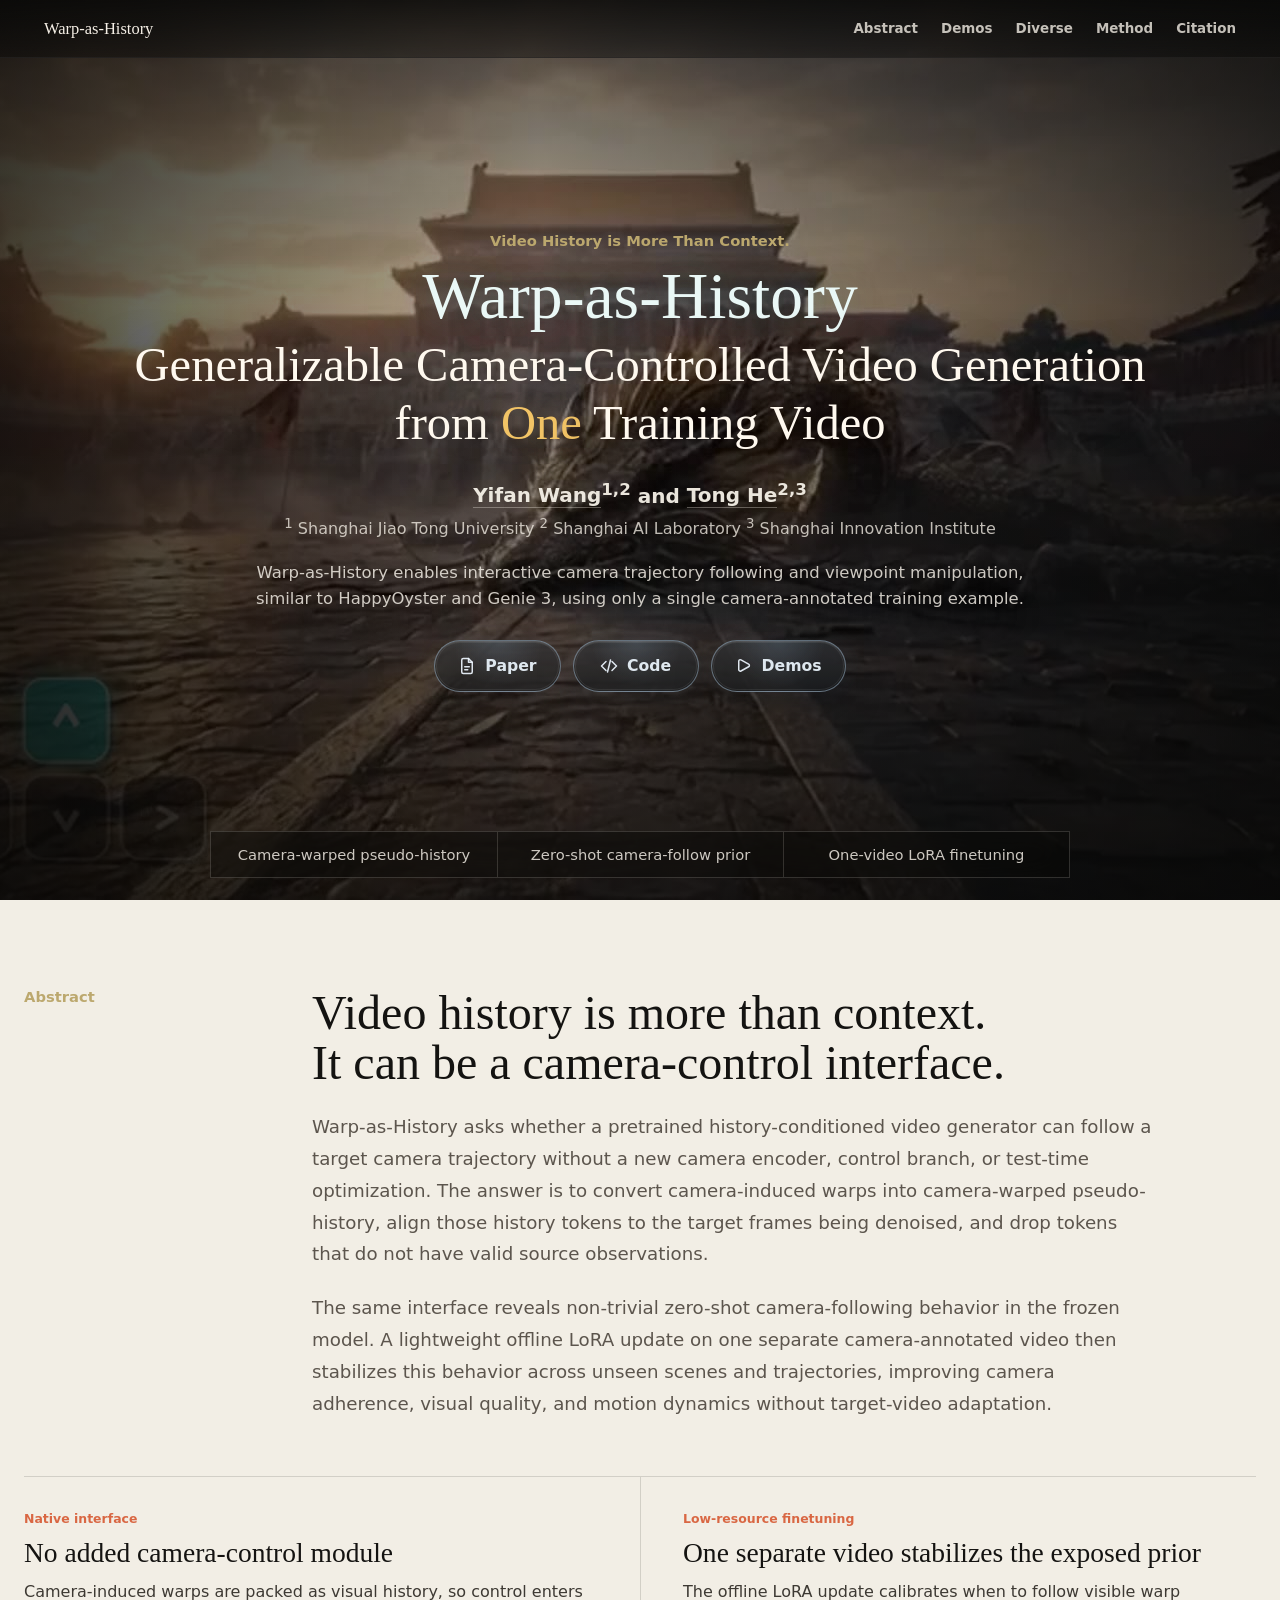
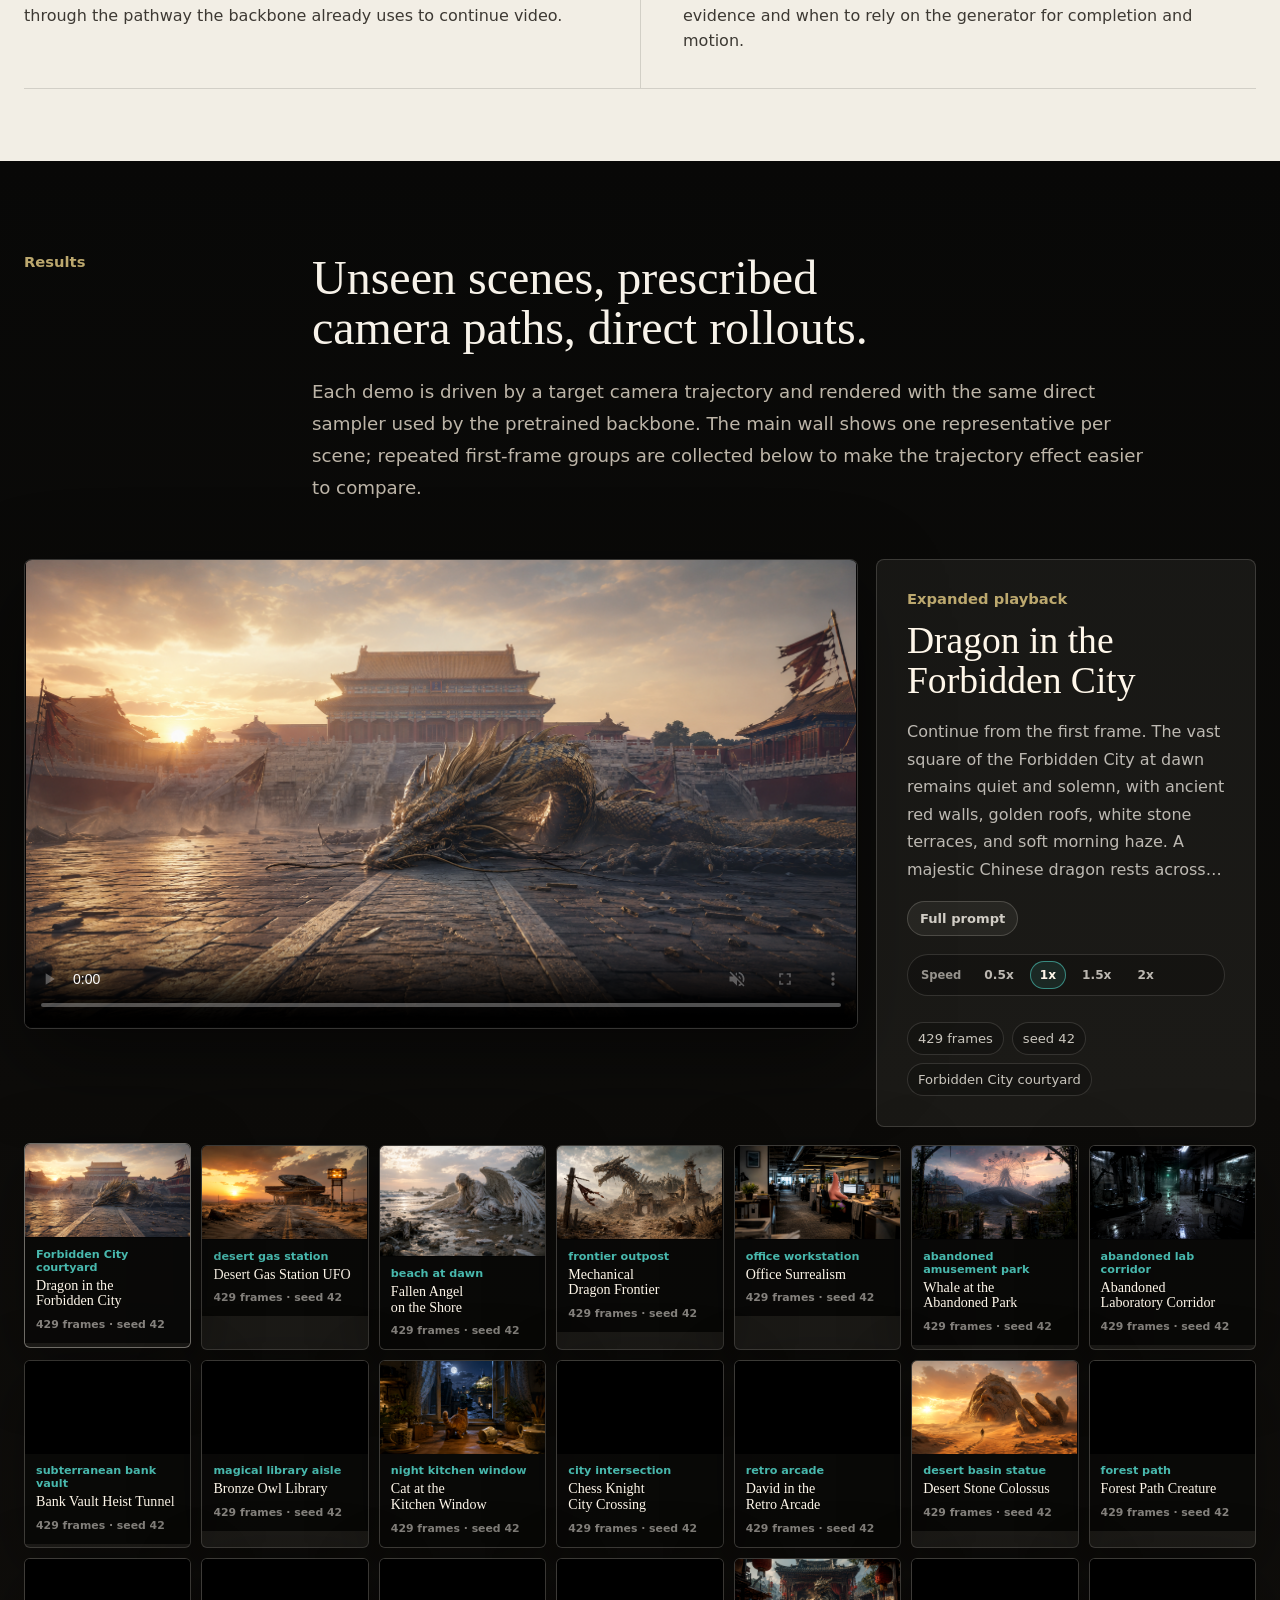
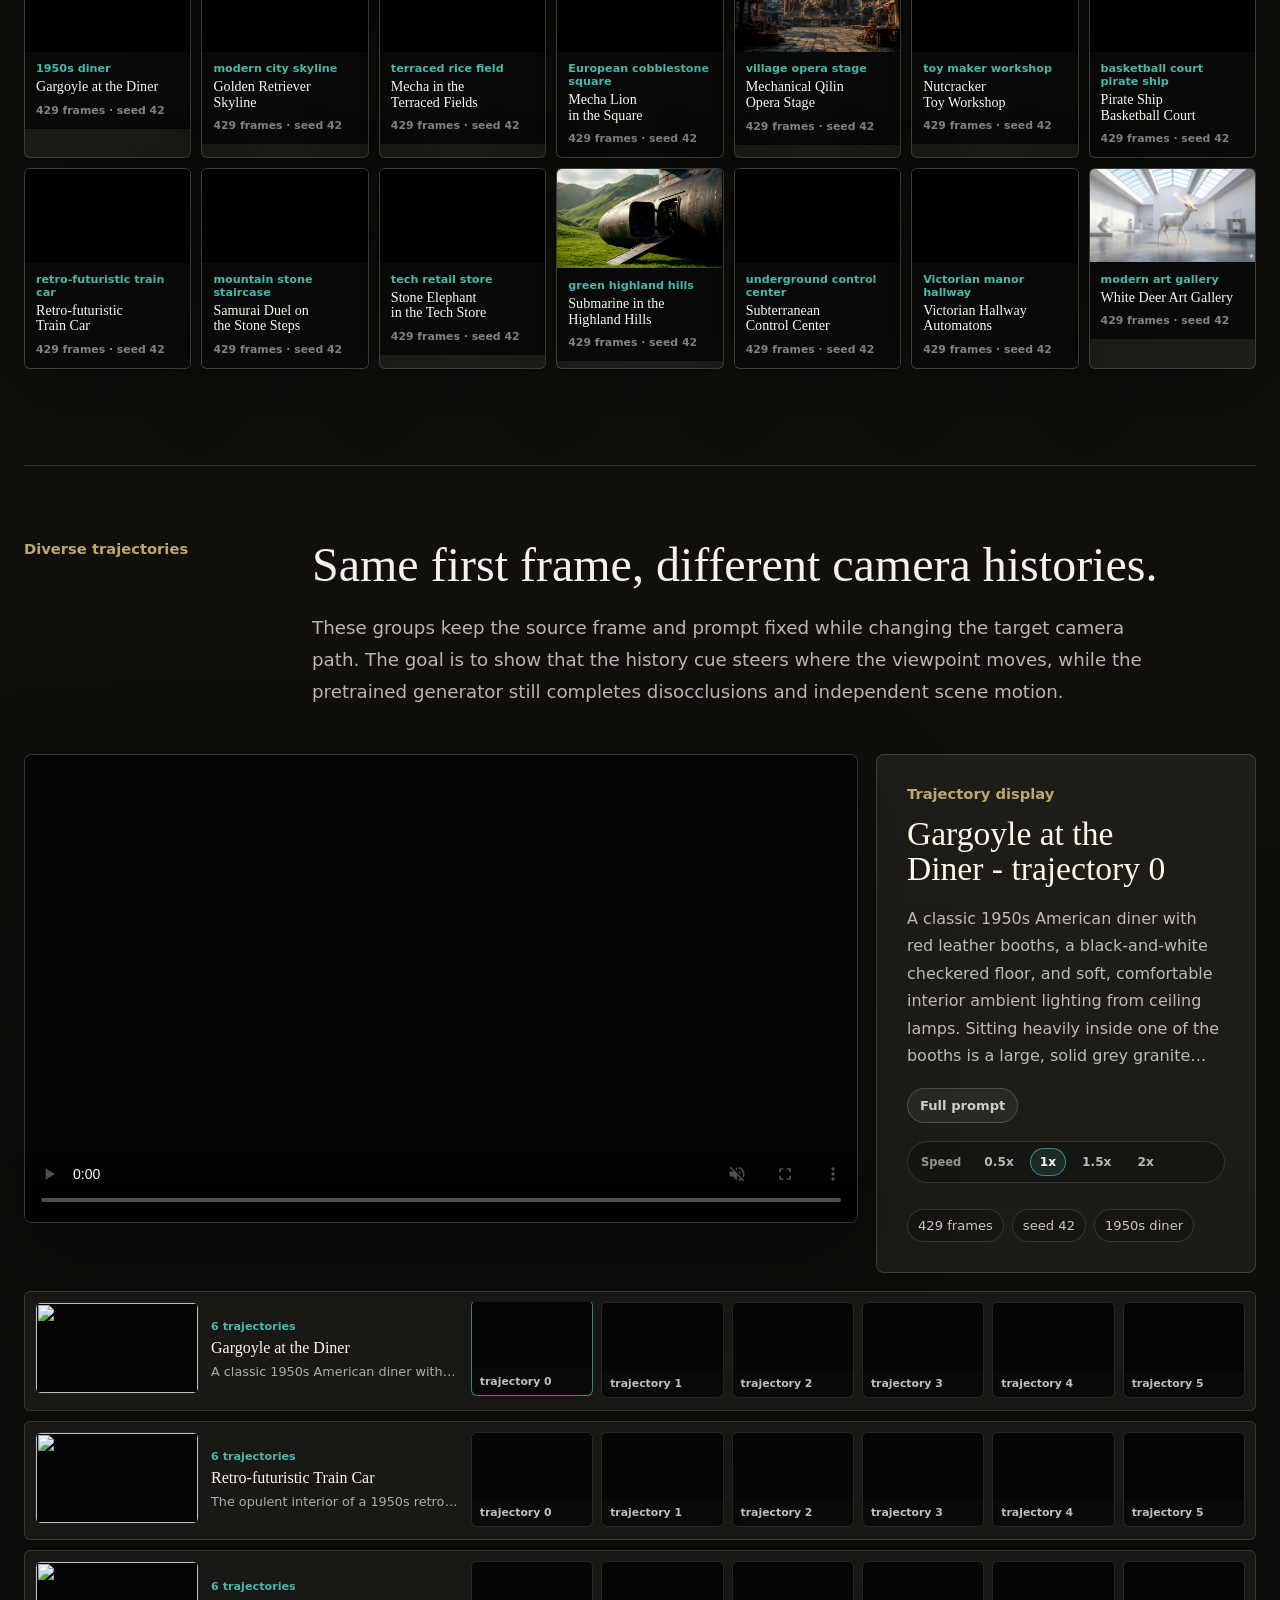
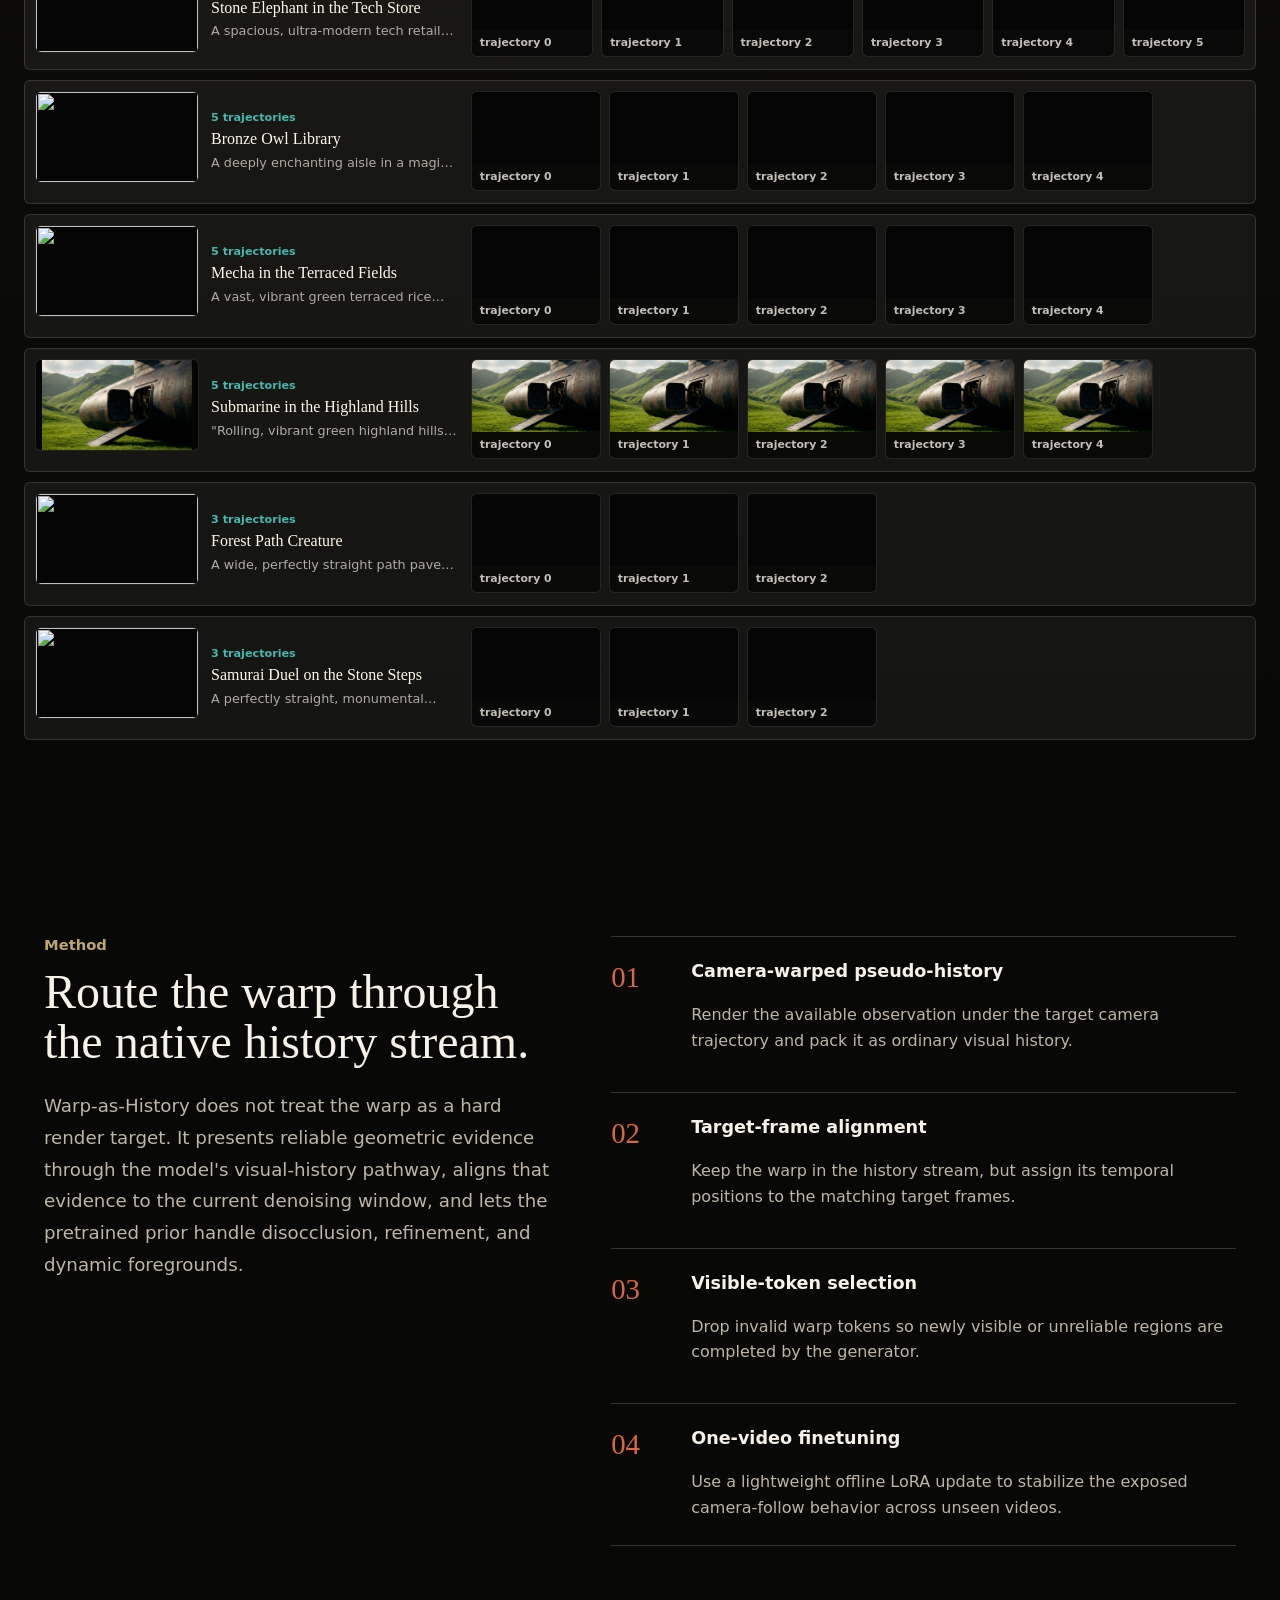
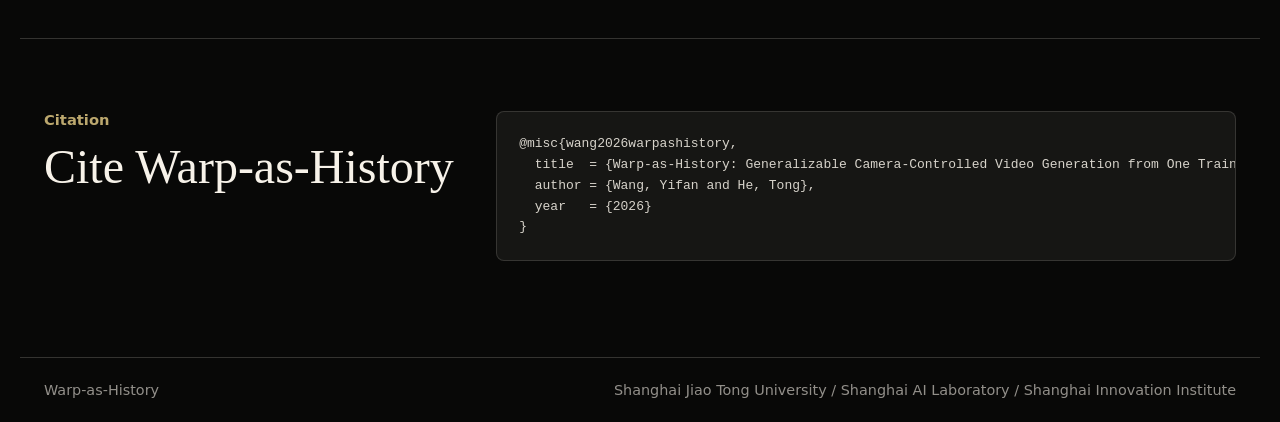
==== commit 57bbb665: "Update index.html" ====
--- a/warp-as-history/index.html
+++ b/warp-as-history/index.html
@@ -68,7 +68,7 @@
             <span><sup>3</sup> Shanghai Innovation Institute</span>
           </p>
           <p class="hero-lead">
-            Warp-as-History enables near real-time camera trajectory following and viewpoint manipulation,
+            Warp-as-History enables interactive camera trajectory following and viewpoint manipulation,
             similar to HappyOyster and Genie 3, using only a single camera-annotated training example.
           </p>
           <div class="hero-actions" aria-label="Quick links">
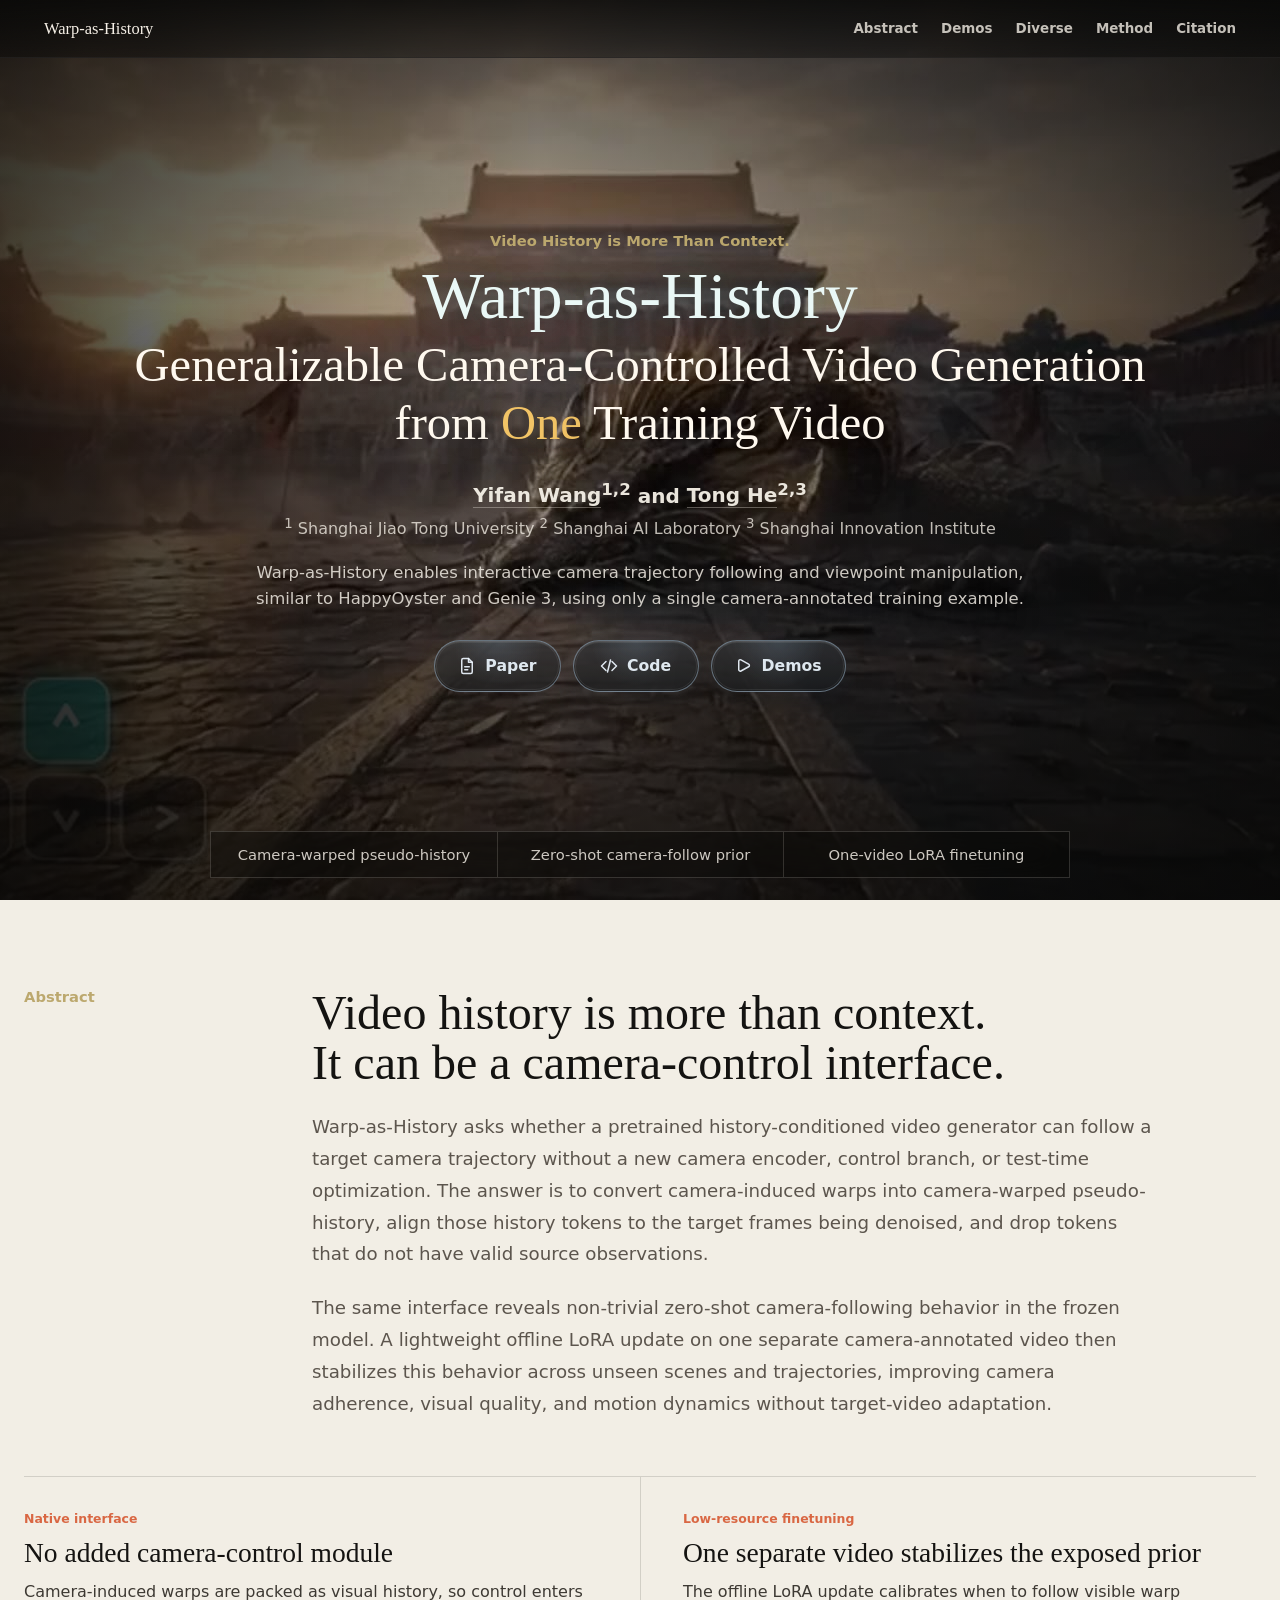
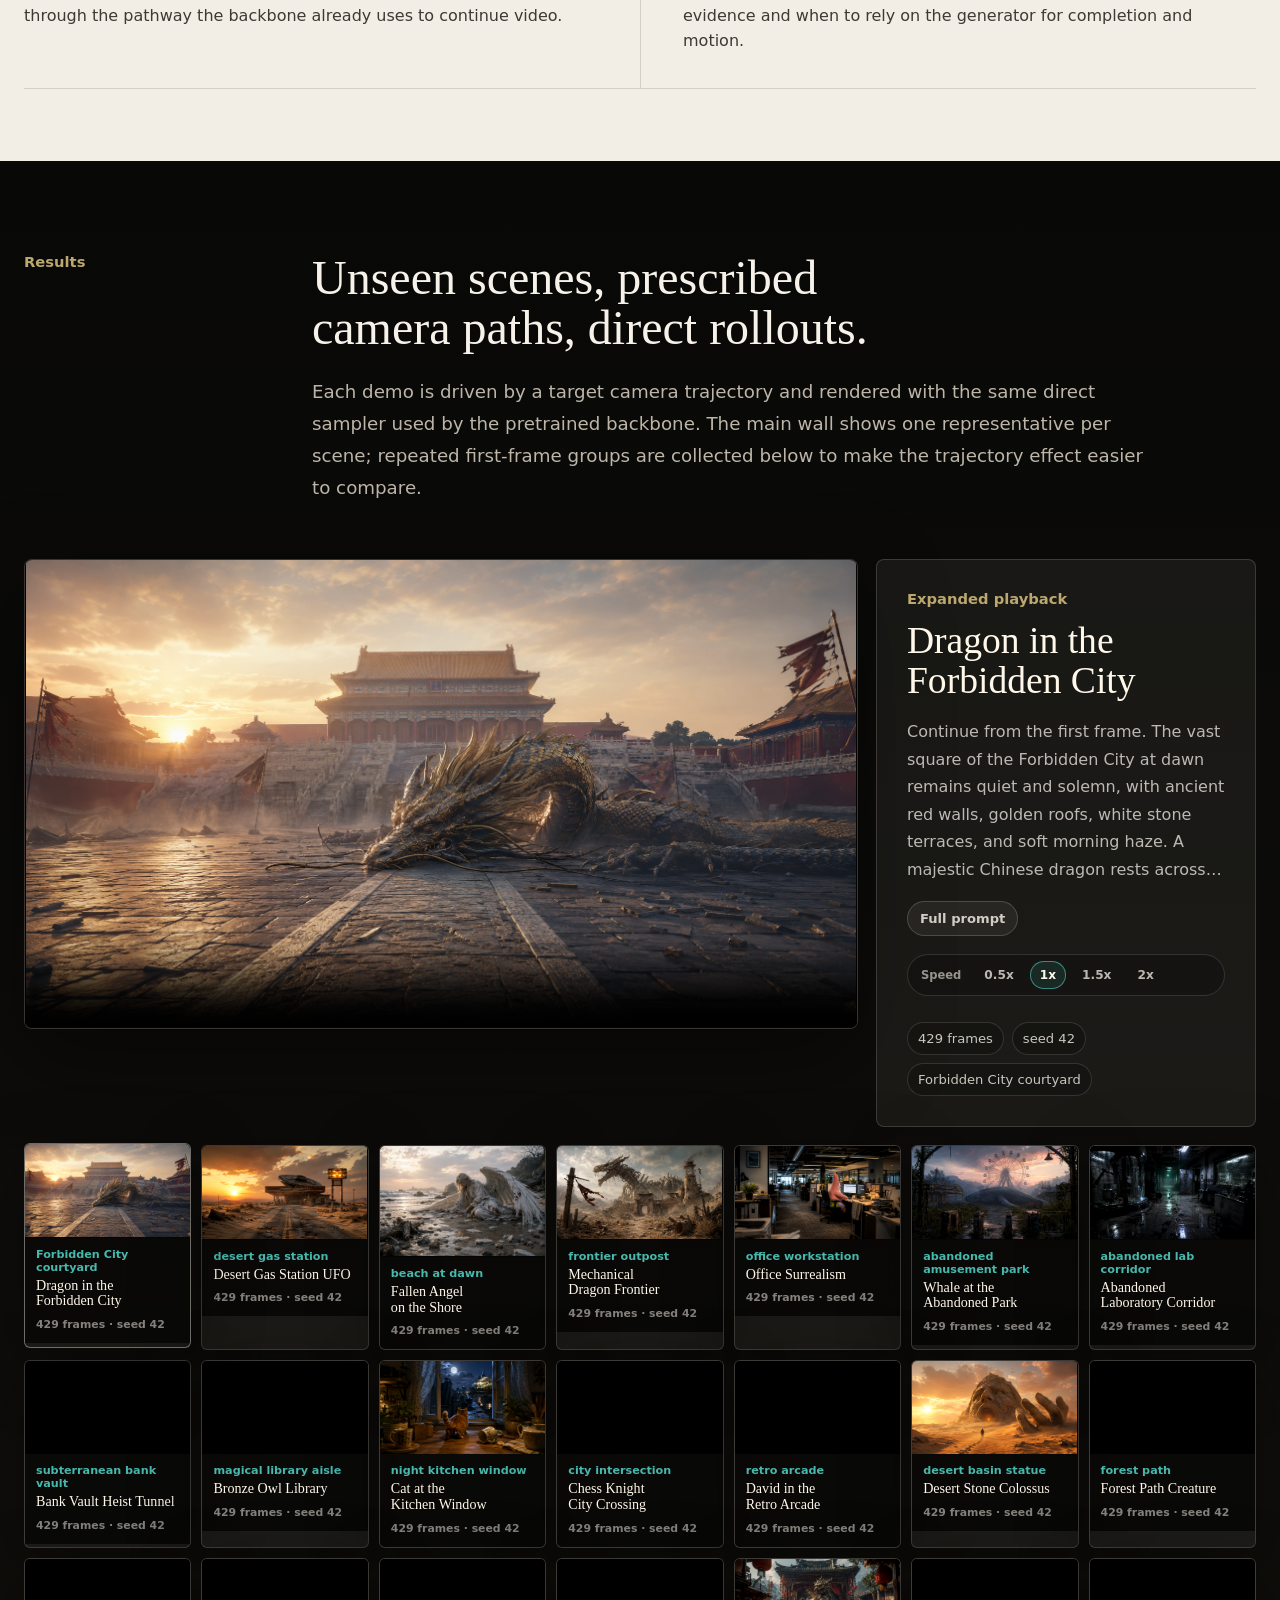
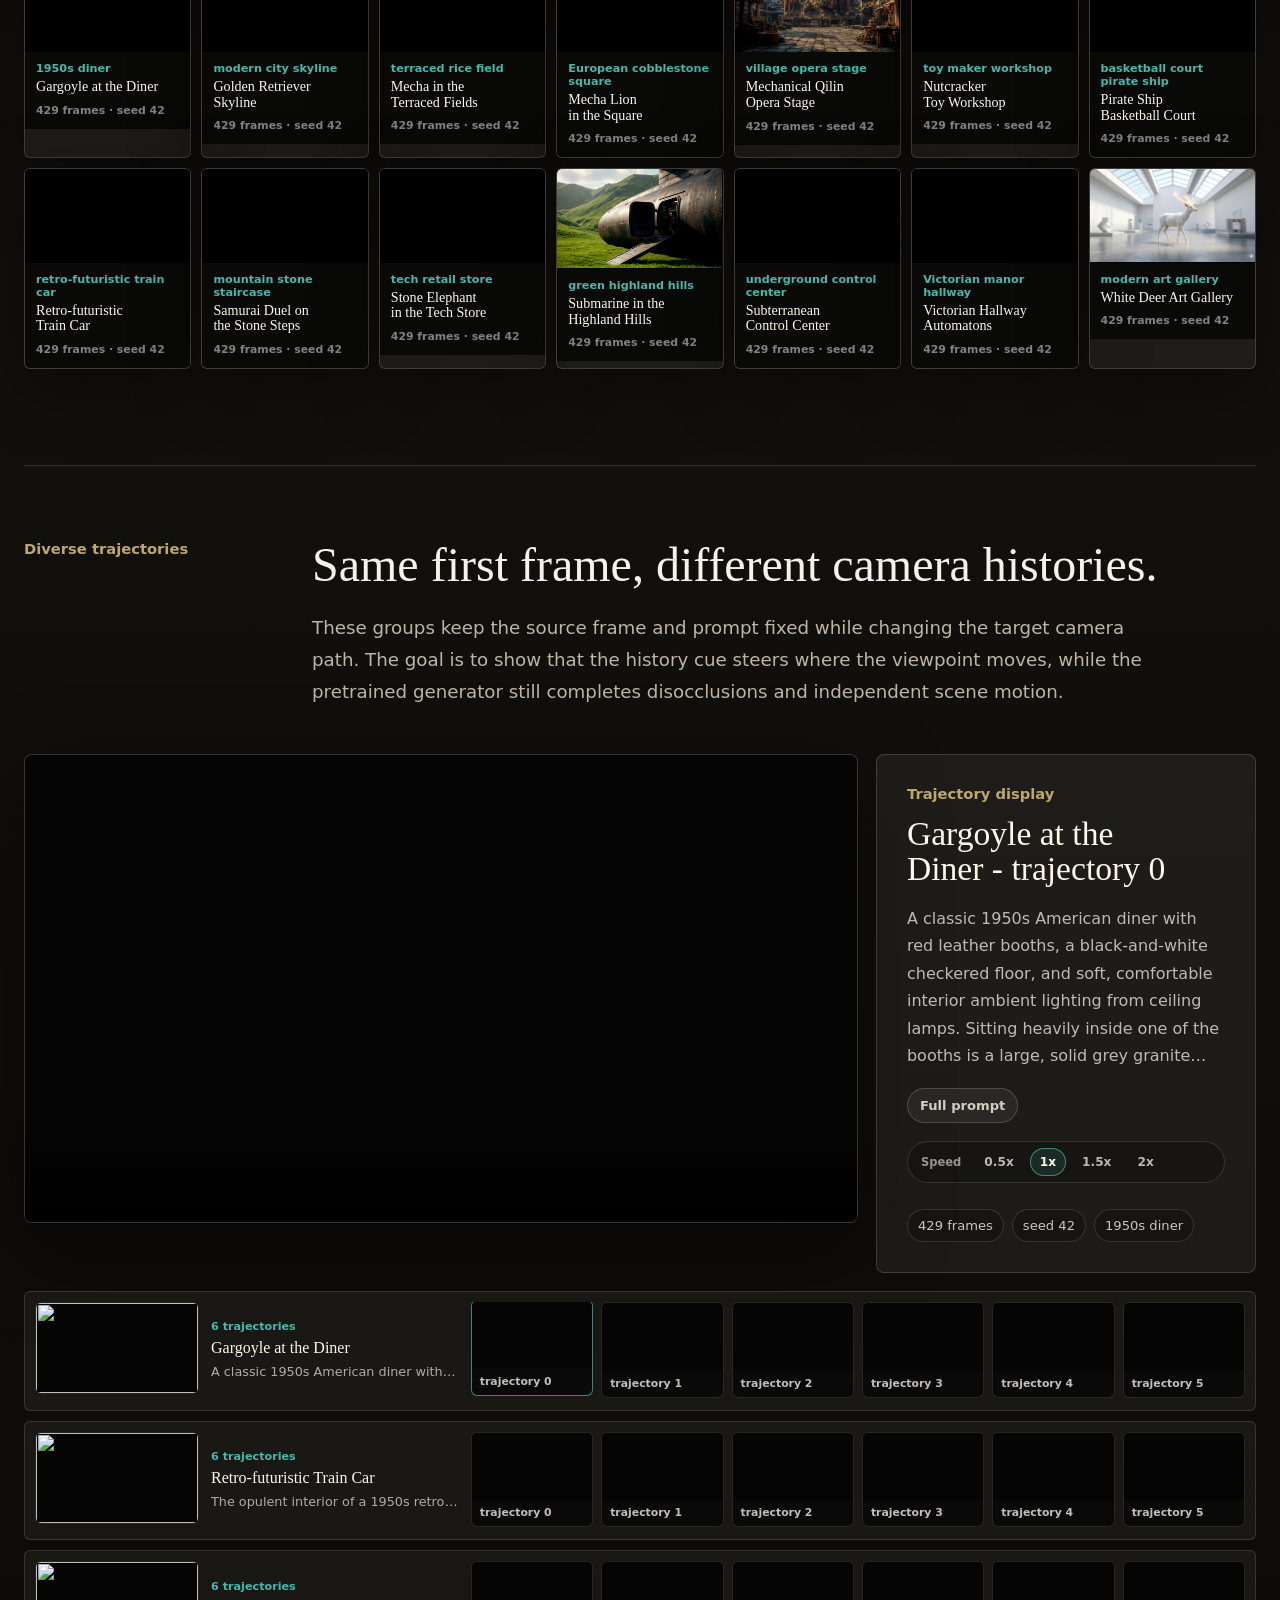
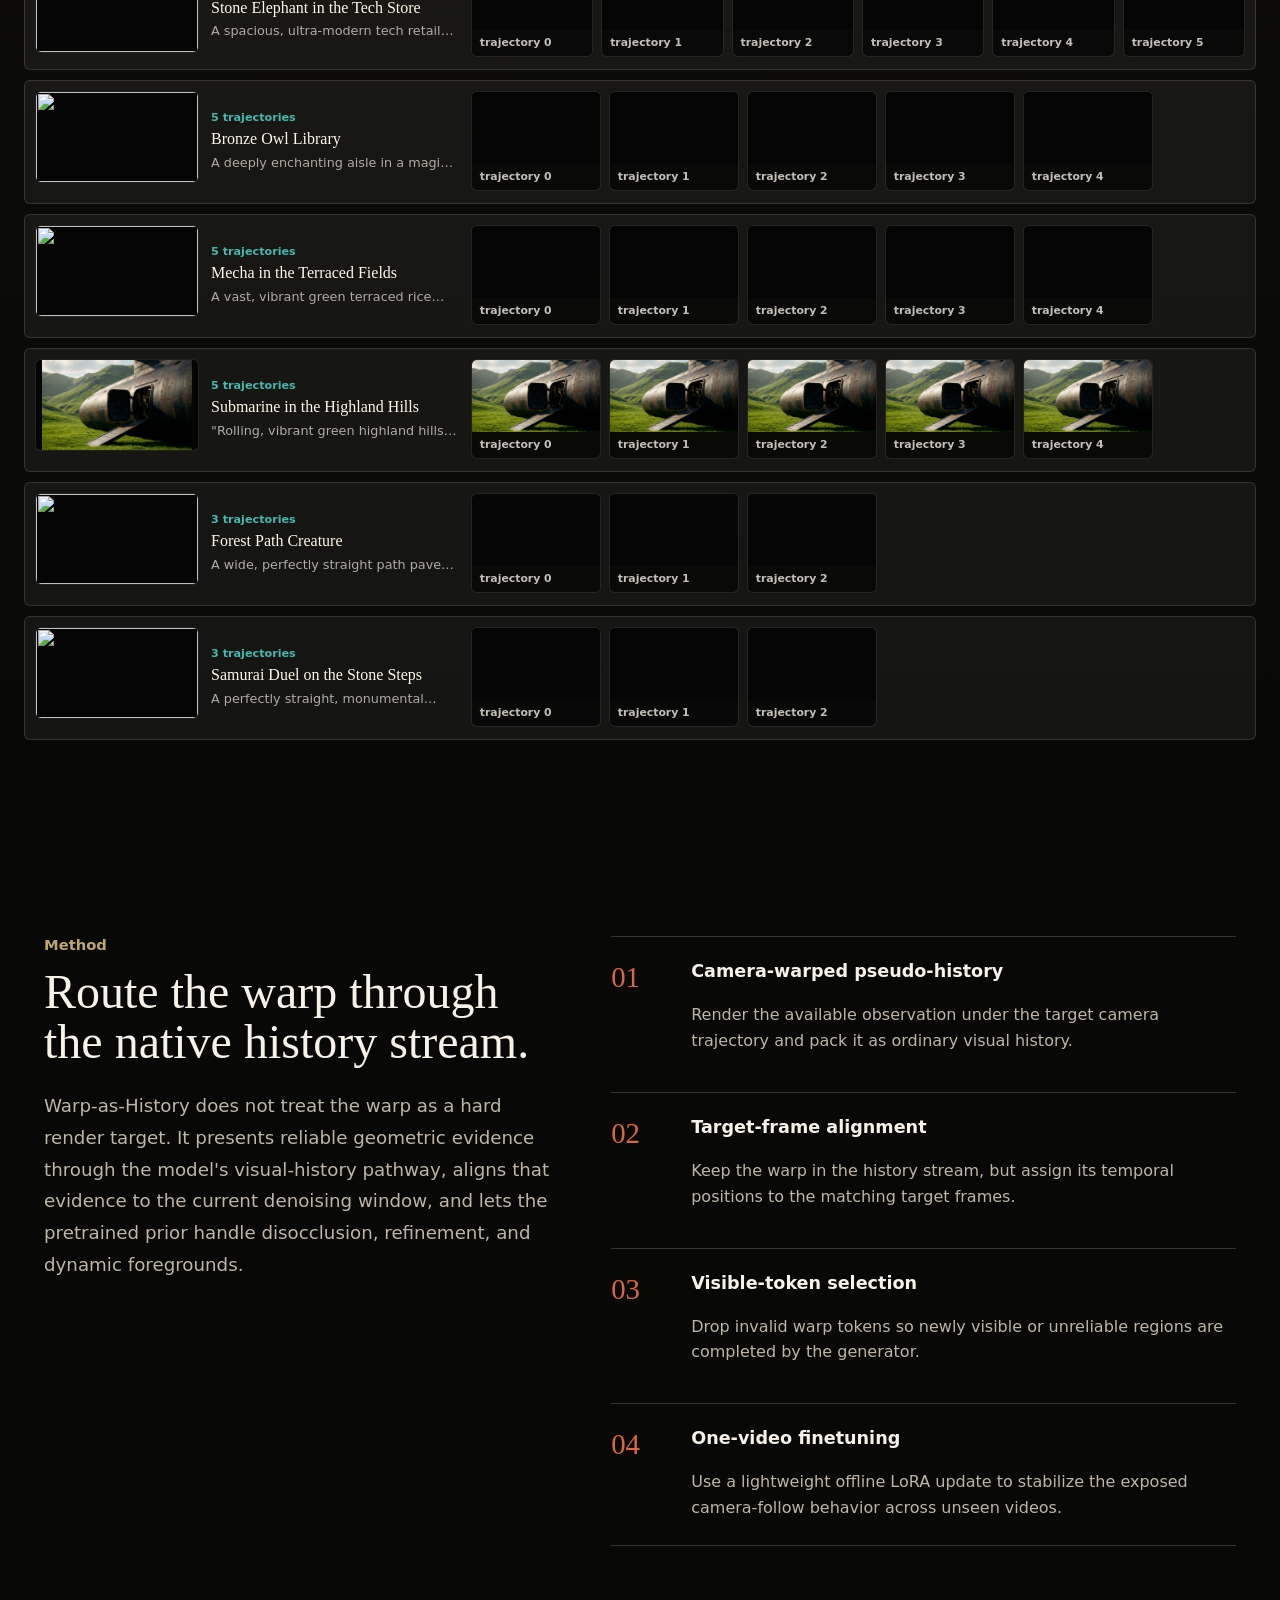
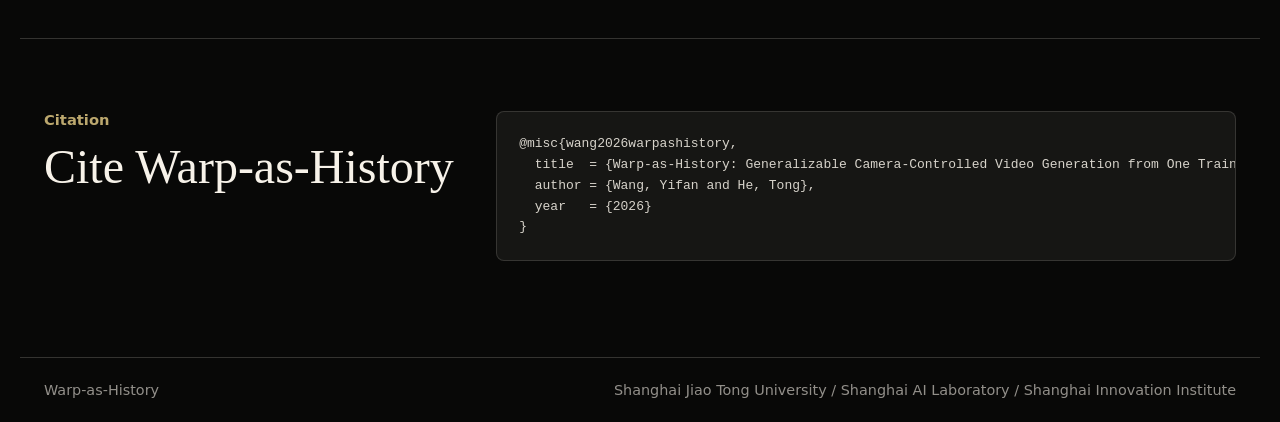
==== commit 8e6bd45f: "Update index.html" ====
--- a/warp-as-history/index.html
+++ b/warp-as-history/index.html
@@ -74,7 +74,7 @@
           <div class="hero-actions" aria-label="Quick links">
             <a
               class="button button-resource"
-              href="https://github.com/yyfz/Warp-as-History"
+              href="https://arxiv.org/abs/2605.15182"
               target="_blank"
               rel="noreferrer"
               aria-label="Open paper"
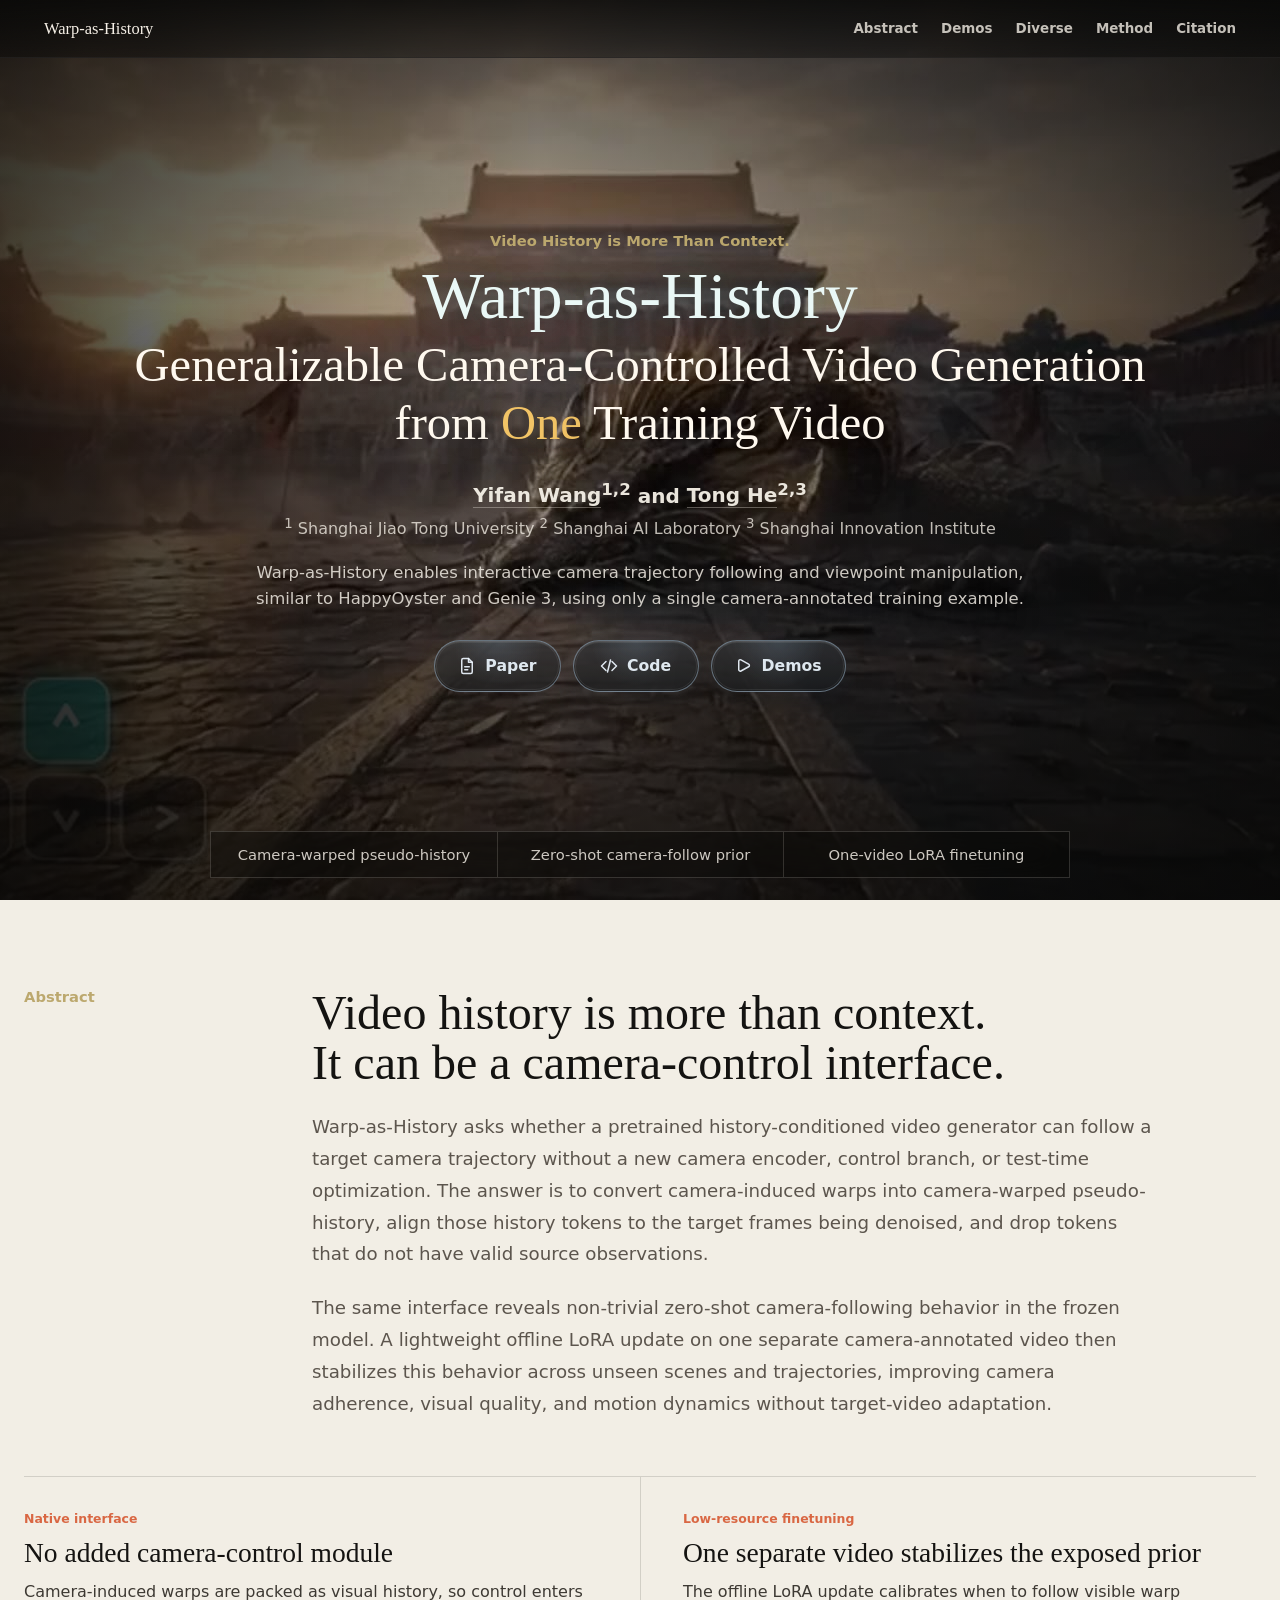
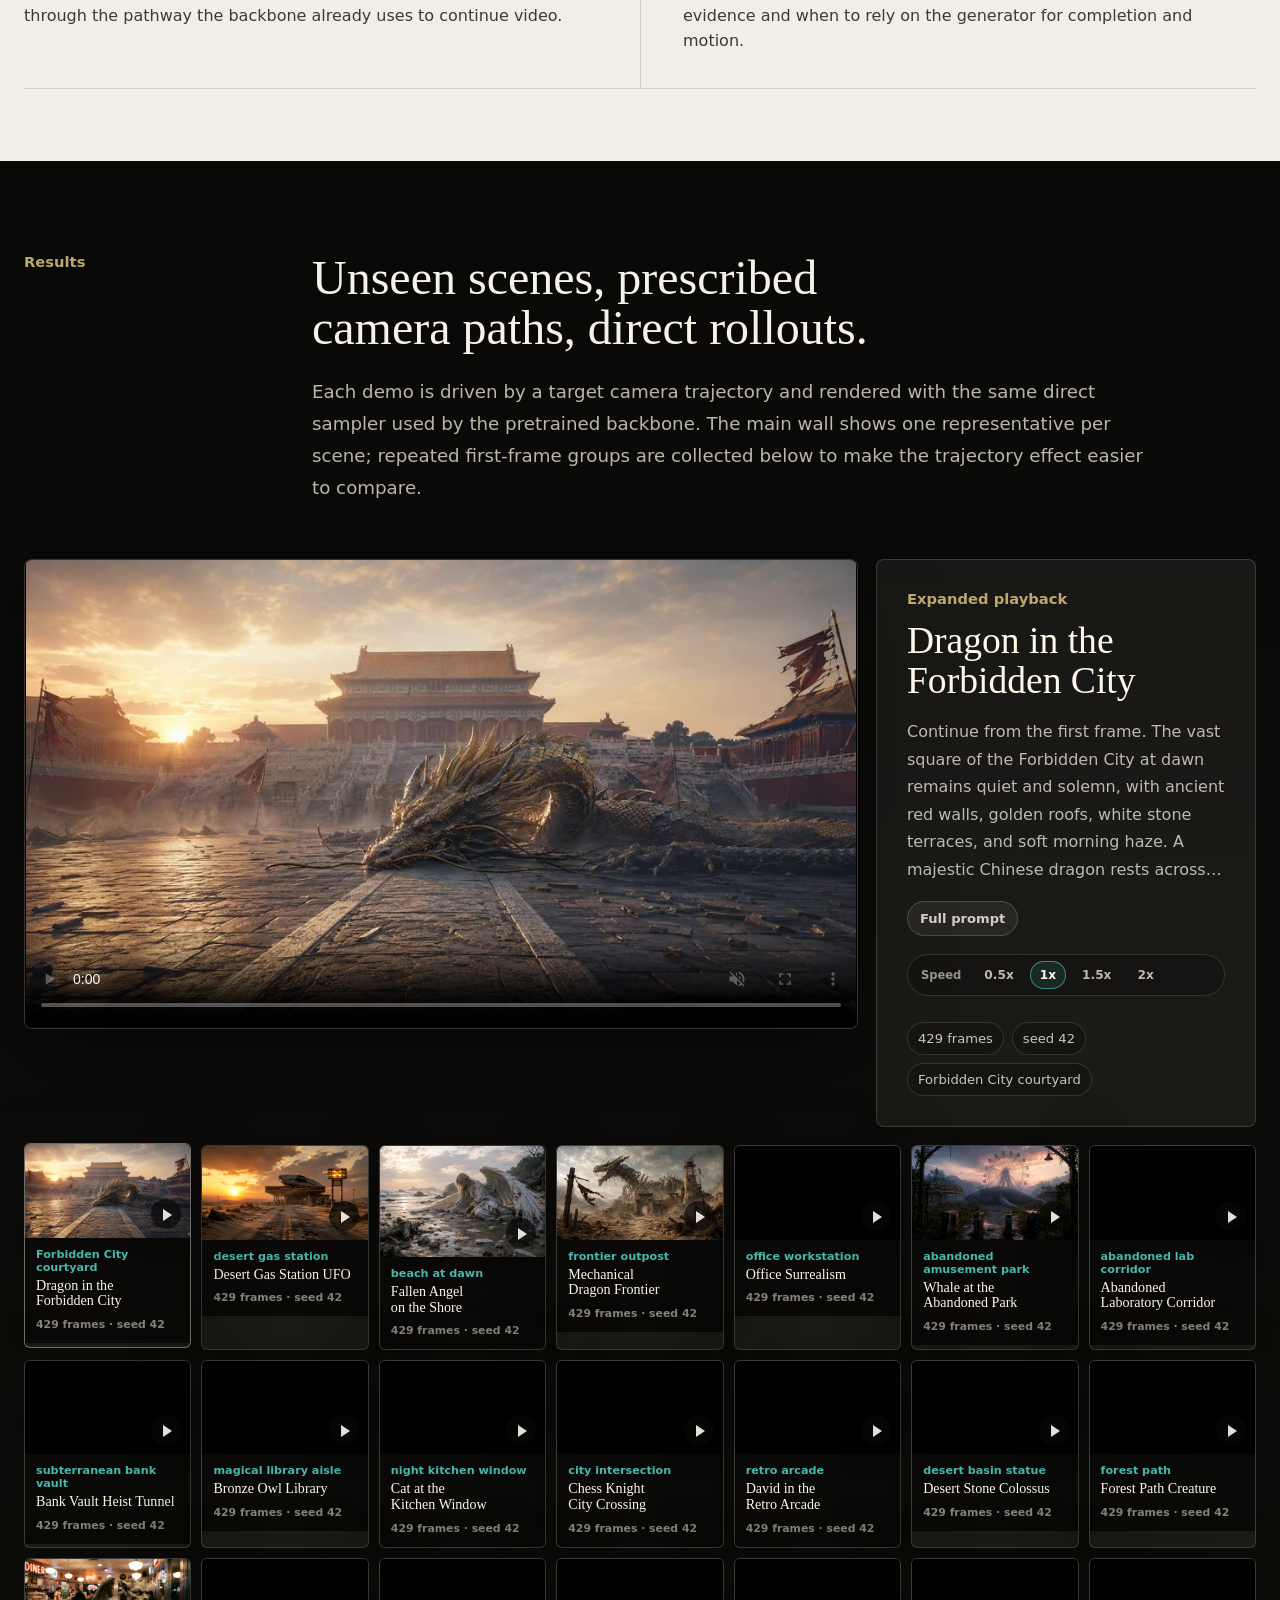
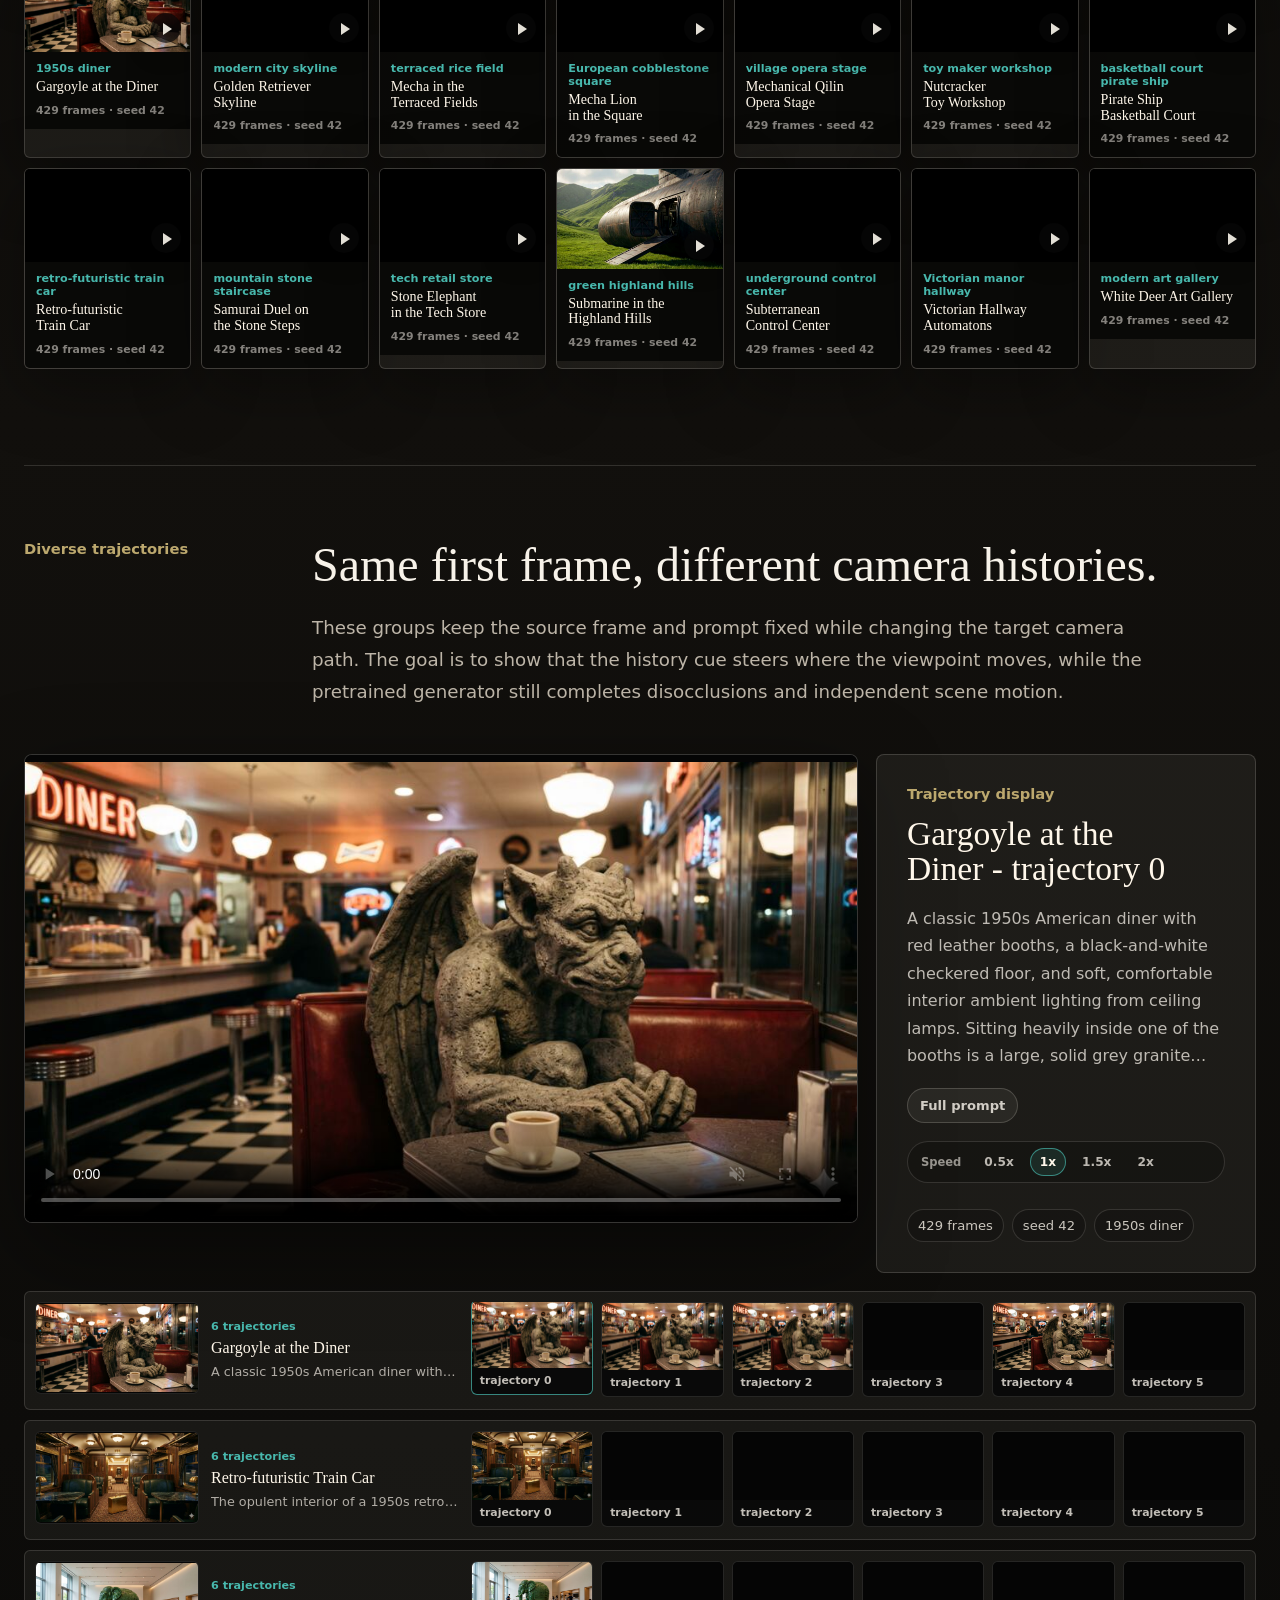
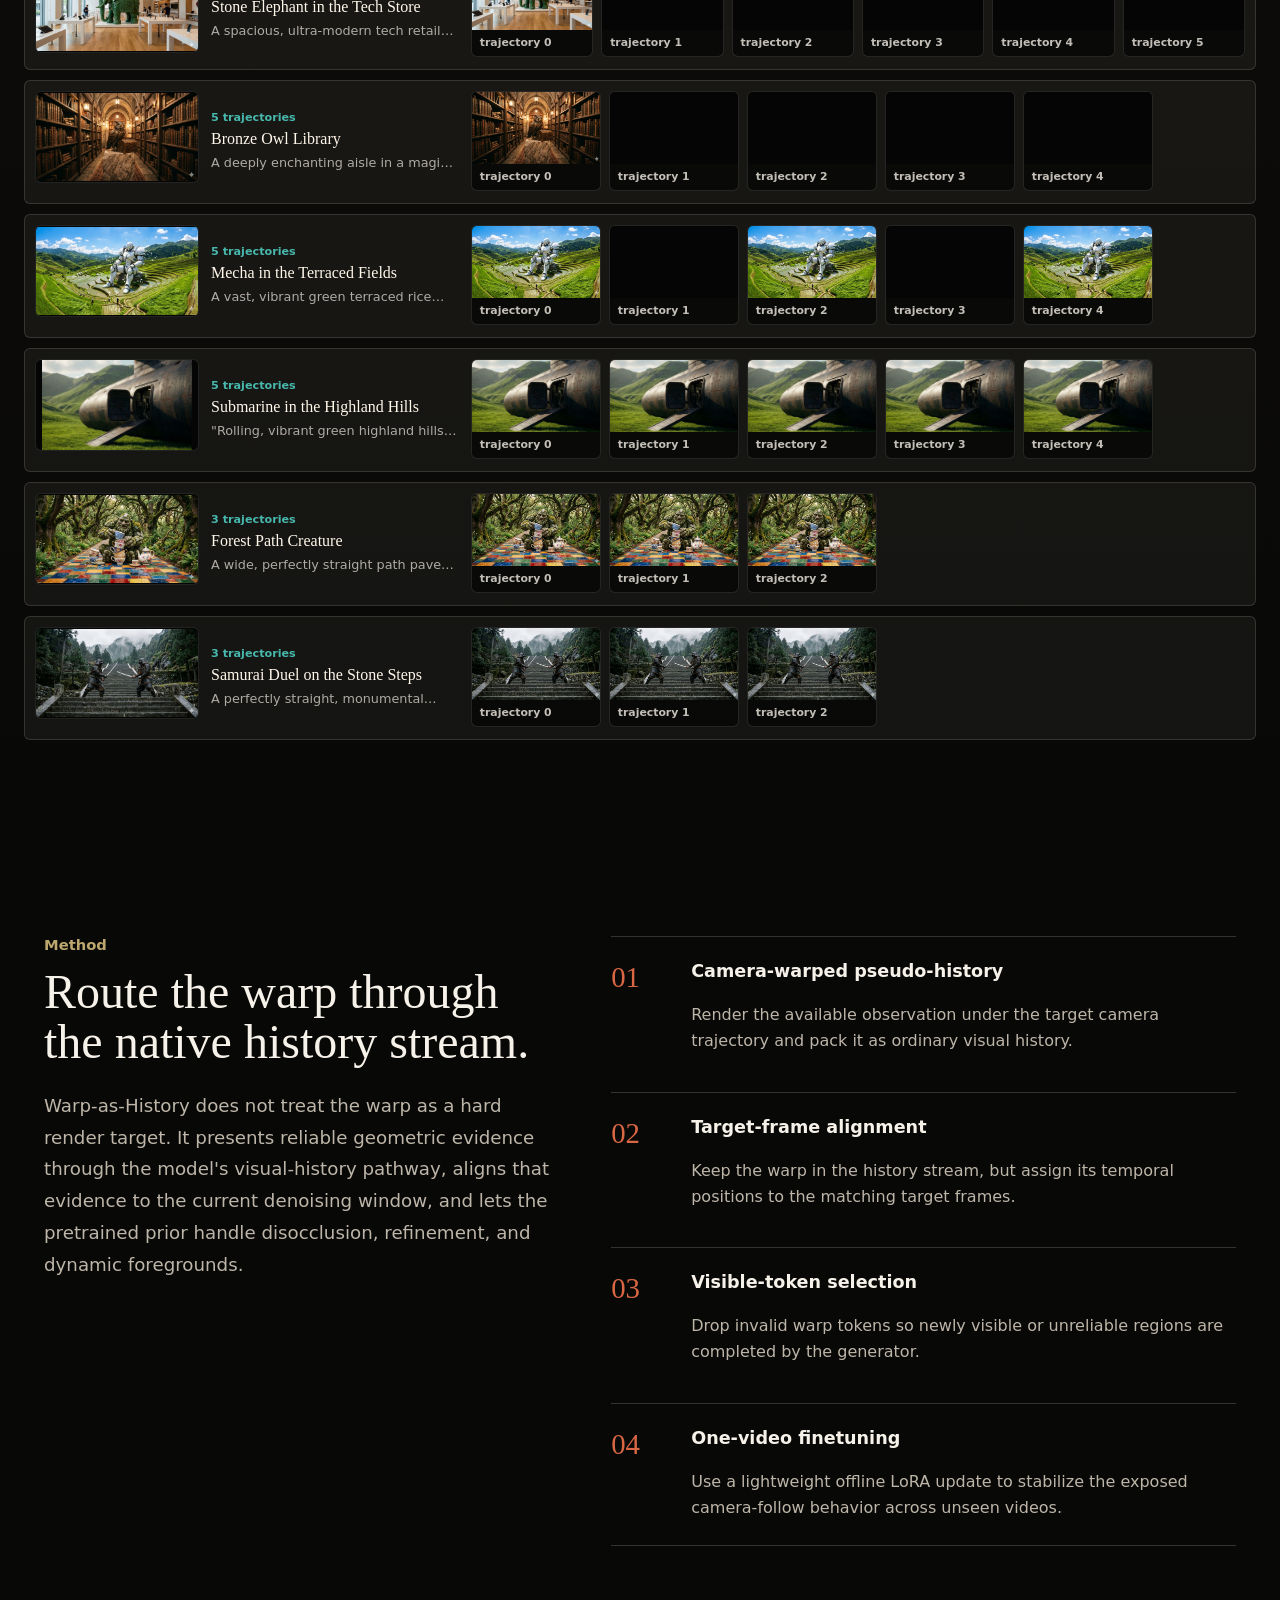
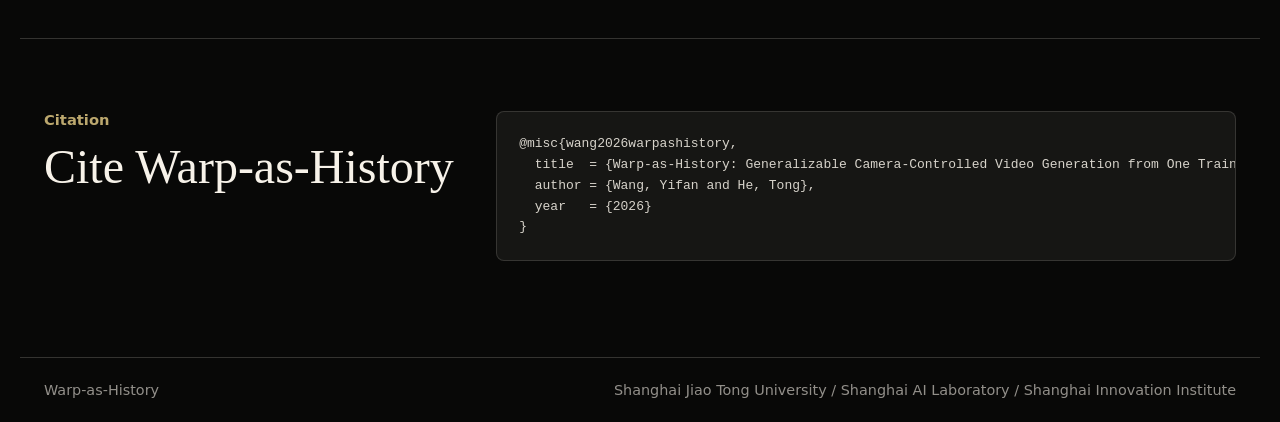
==== commit 80869d78: "Optimize warp-as-history video loading" ====
--- a/warp-as-history/index.html
+++ b/warp-as-history/index.html
@@ -8,11 +8,12 @@
       content="Warp-as-History routes camera-induced warps through a pretrained video model's native history pathway for low-resource camera-controlled video generation."
     />
     <title>Warp-as-History</title>
+    <link rel="preload" href="demo/hero_montage_preview_poster.jpg?v=full-segments" as="image" fetchpriority="high" />
     <link
       rel="icon"
       href="data:image/svg+xml,%3Csvg xmlns='http://www.w3.org/2000/svg' viewBox='0 0 64 64'%3E%3Crect width='64' height='64' fill='%23080807'/%3E%3Ctext x='32' y='42' text-anchor='middle' font-family='Georgia,serif' font-size='34' fill='%23f7f2e9'%3EW%3C/text%3E%3C/svg%3E"
     />
-    <link rel="stylesheet" href="styles.css?v=hero-prerender" />
+    <link rel="stylesheet" href="styles.css?v=thumb-images" />
   </head>
   <body>
     <header class="site-nav" aria-label="Primary navigation">
@@ -35,15 +36,14 @@
           muted
           loop
           playsinline
-          preload="auto"
+          preload="none"
           poster="demo/hero_montage_preview_poster.jpg?v=full-segments"
-        >
-          <source src="demo/hero_montage_preview.mp4?v=full-segments" type="video/mp4" />
-        </video>
+          data-src="demo/hero_montage_preview.mp4?v=full-segments"
+        ></video>
         <div
           id="heroBackdropA"
           class="hero-backdrop is-active"
-          style="background-image: url('demo/%E6%95%85%E5%AE%AB%E9%BE%99__mg10_feedbackfix_v5/first_frame.png')"
+          style="background-image: url('demo/%E6%95%85%E5%AE%AB%E9%BE%99__mg10_feedbackfix_v5/first_frame_thumb.jpg')"
         ></div>
         <div id="heroBackdropB" class="hero-backdrop"></div>
         <div id="heroMosaicA" class="hero-mosaic is-active" aria-hidden="true"></div>
@@ -179,10 +179,9 @@
               playsinline
               autoplay
               controls
-              poster="demo/%E6%95%85%E5%AE%AB%E9%BE%99__mg10_feedbackfix_v5/first_frame.png"
-            >
-              <source src="demo/%E6%95%85%E5%AE%AB%E9%BE%99__mg10_feedbackfix_v5/demo_video.mp4" type="video/mp4" />
-            </video>
+              poster="demo/%E6%95%85%E5%AE%AB%E9%BE%99__mg10_feedbackfix_v5/first_frame_thumb.jpg"
+              preload="none"
+            ></video>
           </div>
           <div class="stage-copy">
             <p class="eyebrow">Expanded playback</p>
@@ -322,6 +321,6 @@
       </section>
     </div>
 
-    <script src="script.js?v=hero-prerender" defer></script>
+    <script src="script.js?v=thumb-images" defer></script>
   </body>
 </html>
--- a/warp-as-history/styles.css
+++ b/warp-as-history/styles.css
@@ -832,12 +832,39 @@
   background: #050505;
 }
 
-.card-media video {
+.card-media img {
   width: 100%;
   height: 100%;
   object-fit: cover;
   background: #050505;
   filter: saturate(1.04) contrast(1.04);
+}
+
+.card-media::after {
+  content: "";
+  position: absolute;
+  right: 9px;
+  bottom: 9px;
+  width: 30px;
+  height: 30px;
+  border-radius: 50%;
+  background: rgba(8, 8, 7, 0.72);
+  box-shadow: 0 8px 24px rgba(0, 0, 0, 0.38);
+  pointer-events: none;
+}
+
+.card-media::before {
+  content: "";
+  position: absolute;
+  right: 18px;
+  bottom: 17px;
+  z-index: 1;
+  width: 0;
+  height: 0;
+  border-top: 6px solid transparent;
+  border-bottom: 6px solid transparent;
+  border-left: 9px solid rgba(247, 242, 233, 0.92);
+  pointer-events: none;
 }
 
 .card-copy {
@@ -1055,7 +1082,7 @@
   outline: none;
 }
 
-.variant-card video {
+.variant-card img {
   width: 100%;
   aspect-ratio: 16 / 9;
   object-fit: cover;
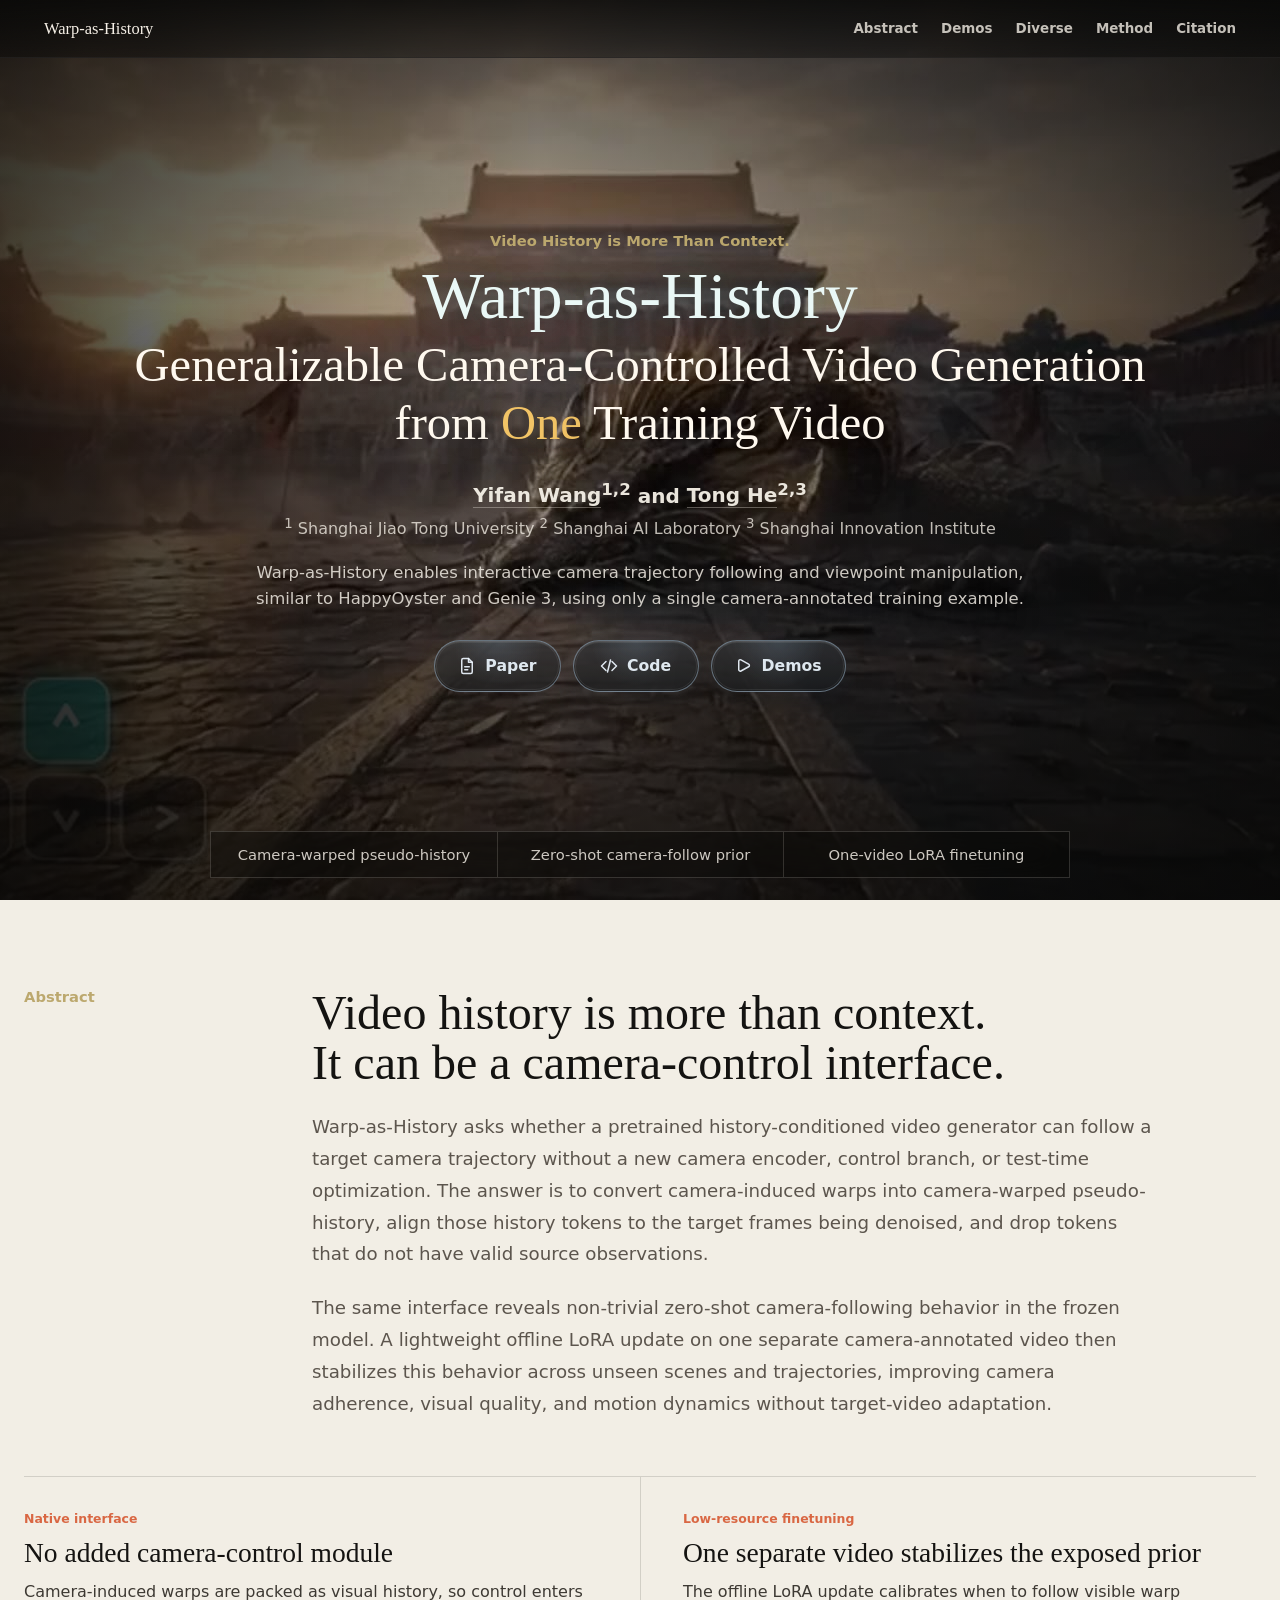
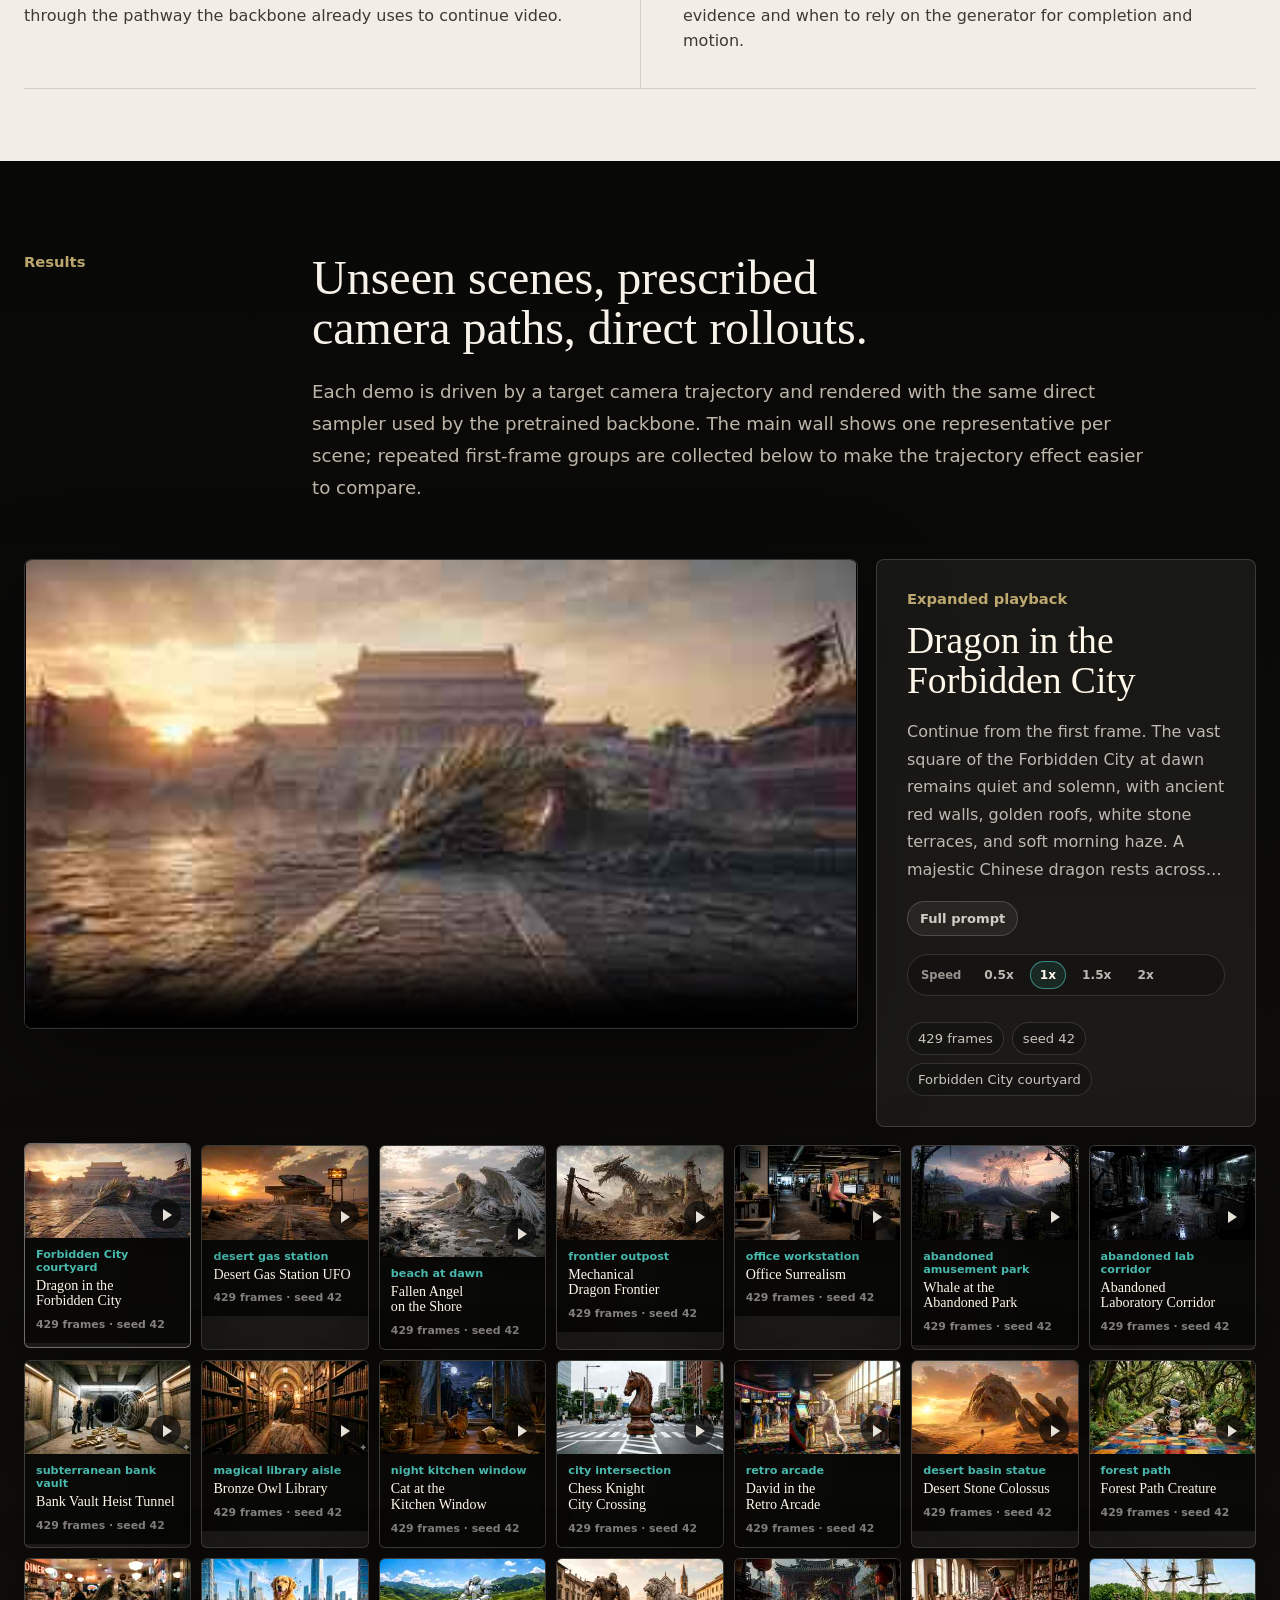
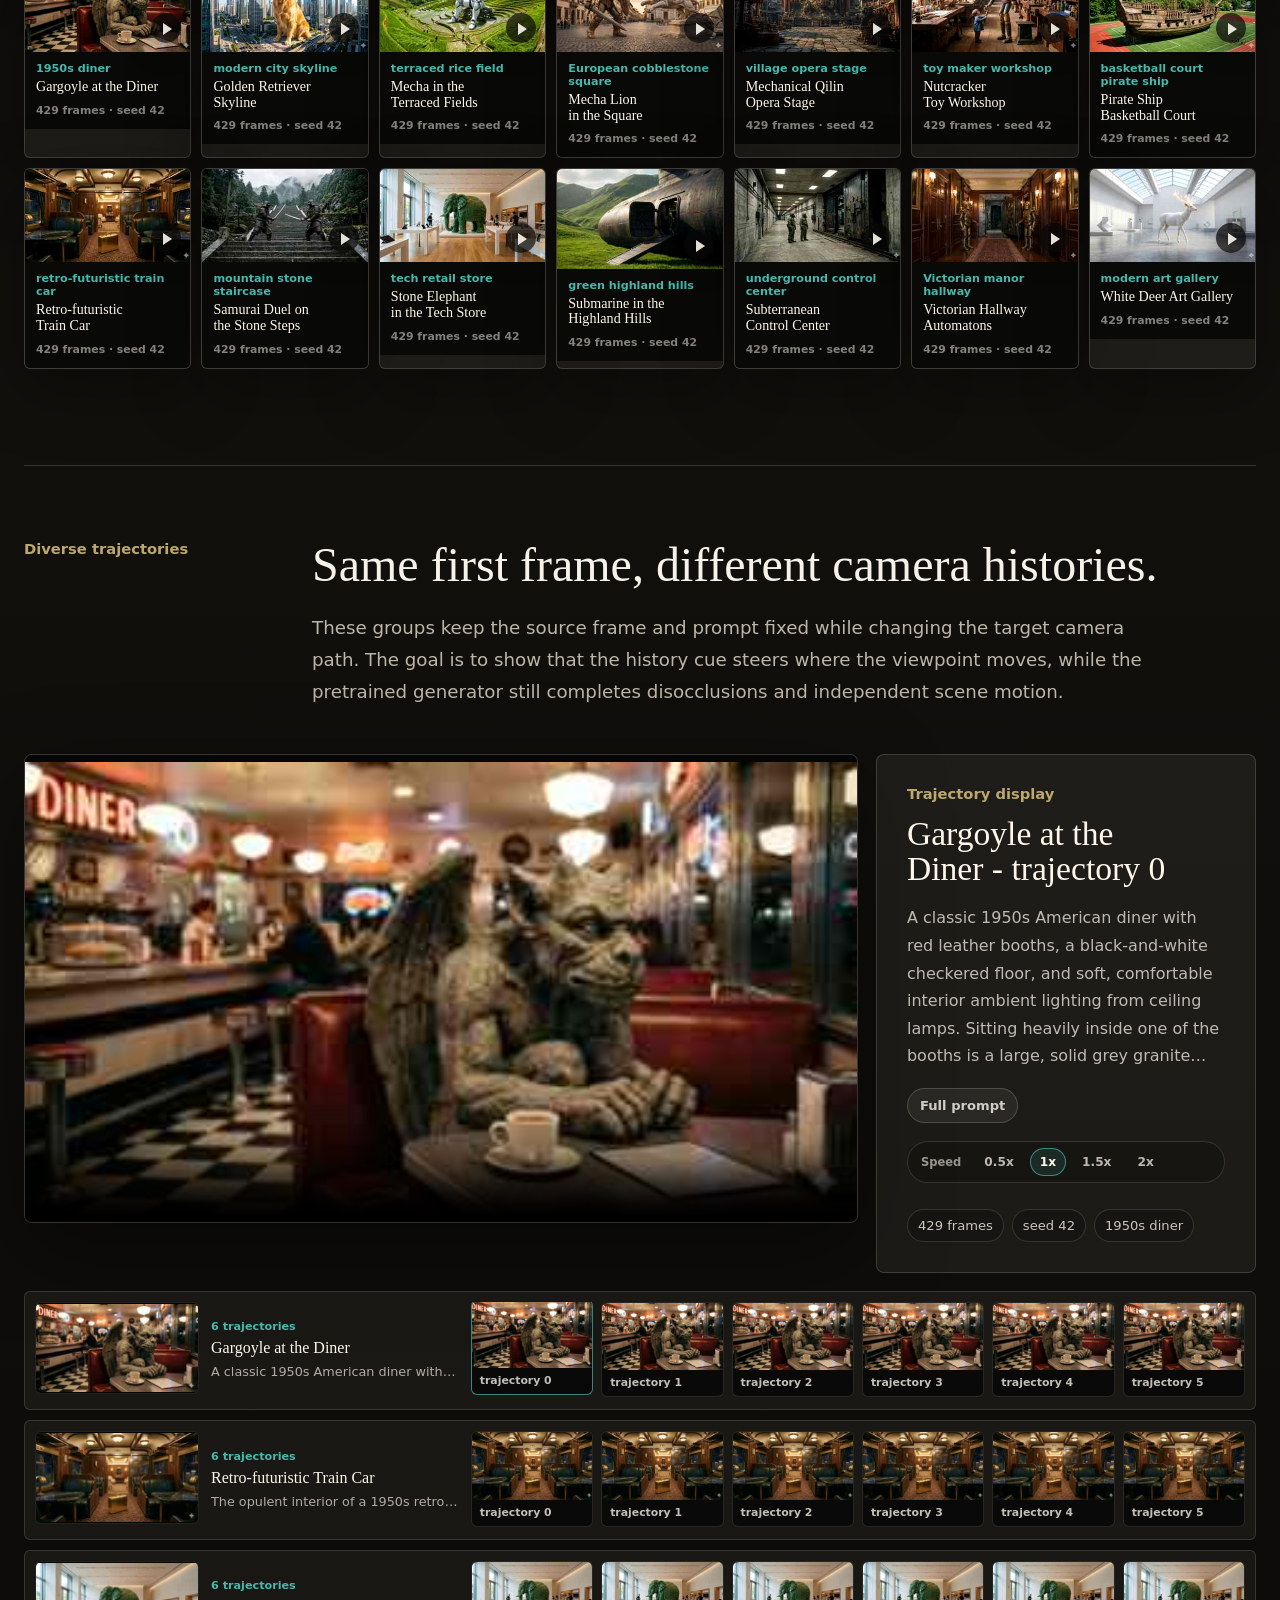
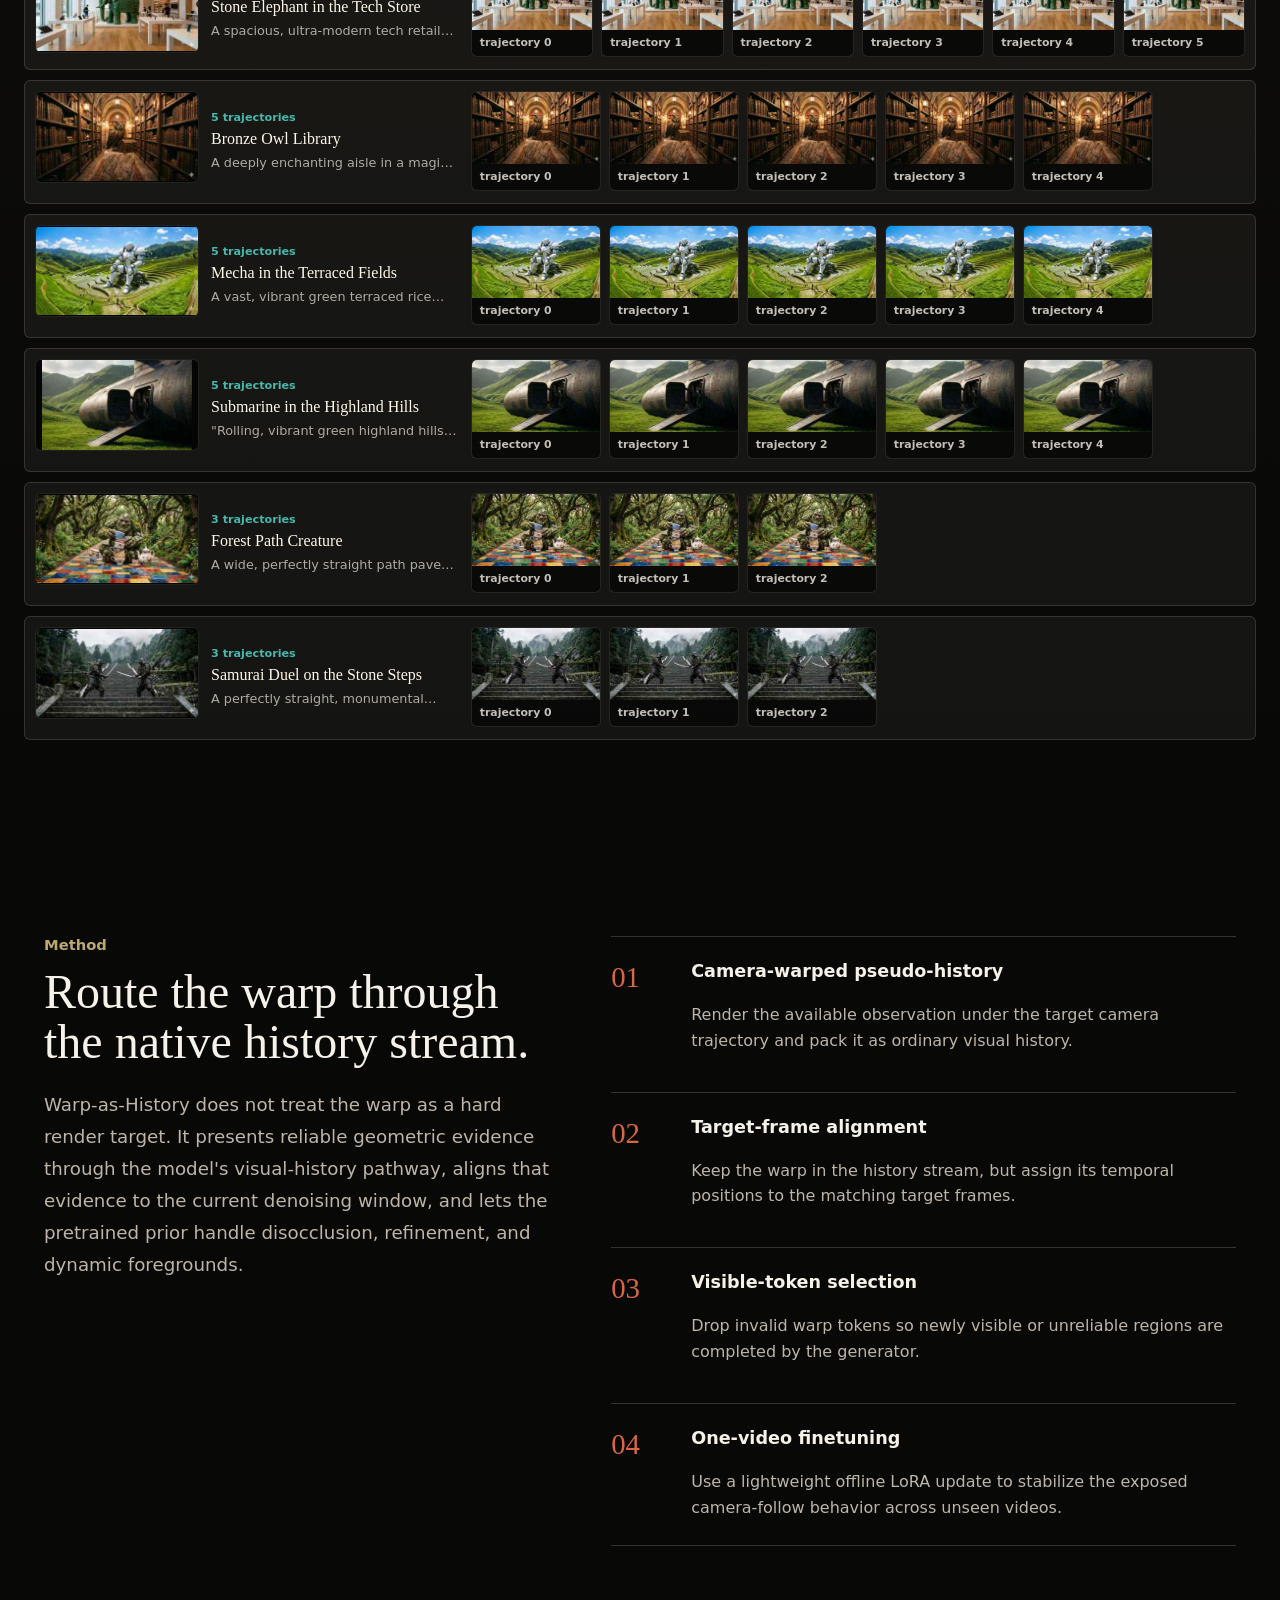
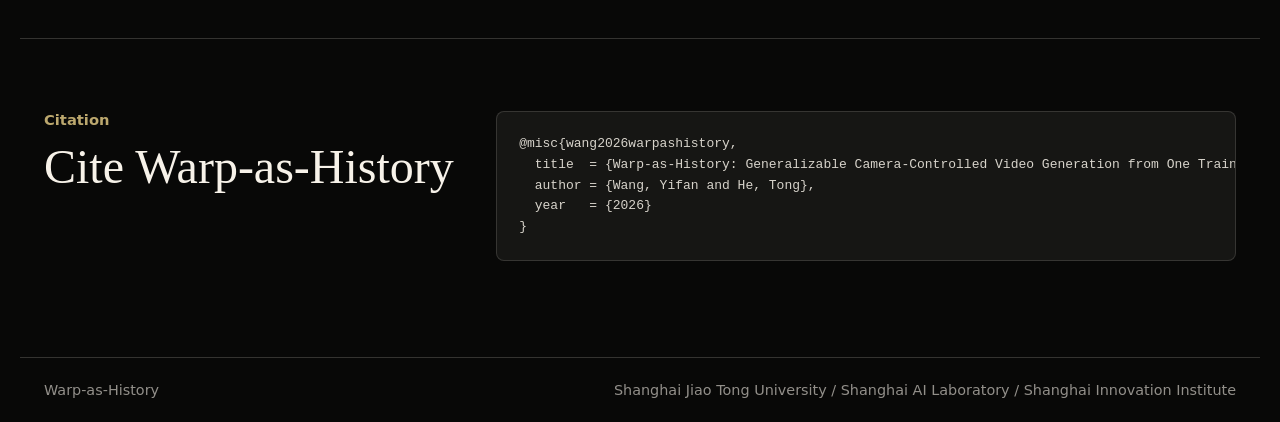
==== commit b41f0d28: "Optimize warp-as-history media loading" ====
--- a/warp-as-history/index.html
+++ b/warp-as-history/index.html
@@ -13,7 +13,7 @@
       rel="icon"
       href="data:image/svg+xml,%3Csvg xmlns='http://www.w3.org/2000/svg' viewBox='0 0 64 64'%3E%3Crect width='64' height='64' fill='%23080807'/%3E%3Ctext x='32' y='42' text-anchor='middle' font-family='Georgia,serif' font-size='34' fill='%23f7f2e9'%3EW%3C/text%3E%3C/svg%3E"
     />
-    <link rel="stylesheet" href="styles.css?v=thumb-images" />
+    <link rel="stylesheet" href="styles.css?v=hero-lite" />
   </head>
   <body>
     <header class="site-nav" aria-label="Primary navigation">
@@ -38,7 +38,7 @@
           playsinline
           preload="none"
           poster="demo/hero_montage_preview_poster.jpg?v=full-segments"
-          data-src="demo/hero_montage_preview.mp4?v=full-segments"
+          data-src="demo/hero_montage_preview_lite.mp4?v=lite"
         ></video>
         <div
           id="heroBackdropA"
@@ -321,6 +321,6 @@
       </section>
     </div>
 
-    <script src="script.js?v=thumb-images" defer></script>
+    <script src="script.js?v=hero-lite" defer></script>
   </body>
 </html>
--- a/warp-as-history/styles.css
+++ b/warp-as-history/styles.css
@@ -439,6 +439,7 @@
   border-radius: 999px;
   border: 1px solid rgba(247, 242, 233, 0.22);
   font-weight: 700;
+  cursor: pointer;
   transition:
     transform 180ms ease,
     border-color 180ms ease,
